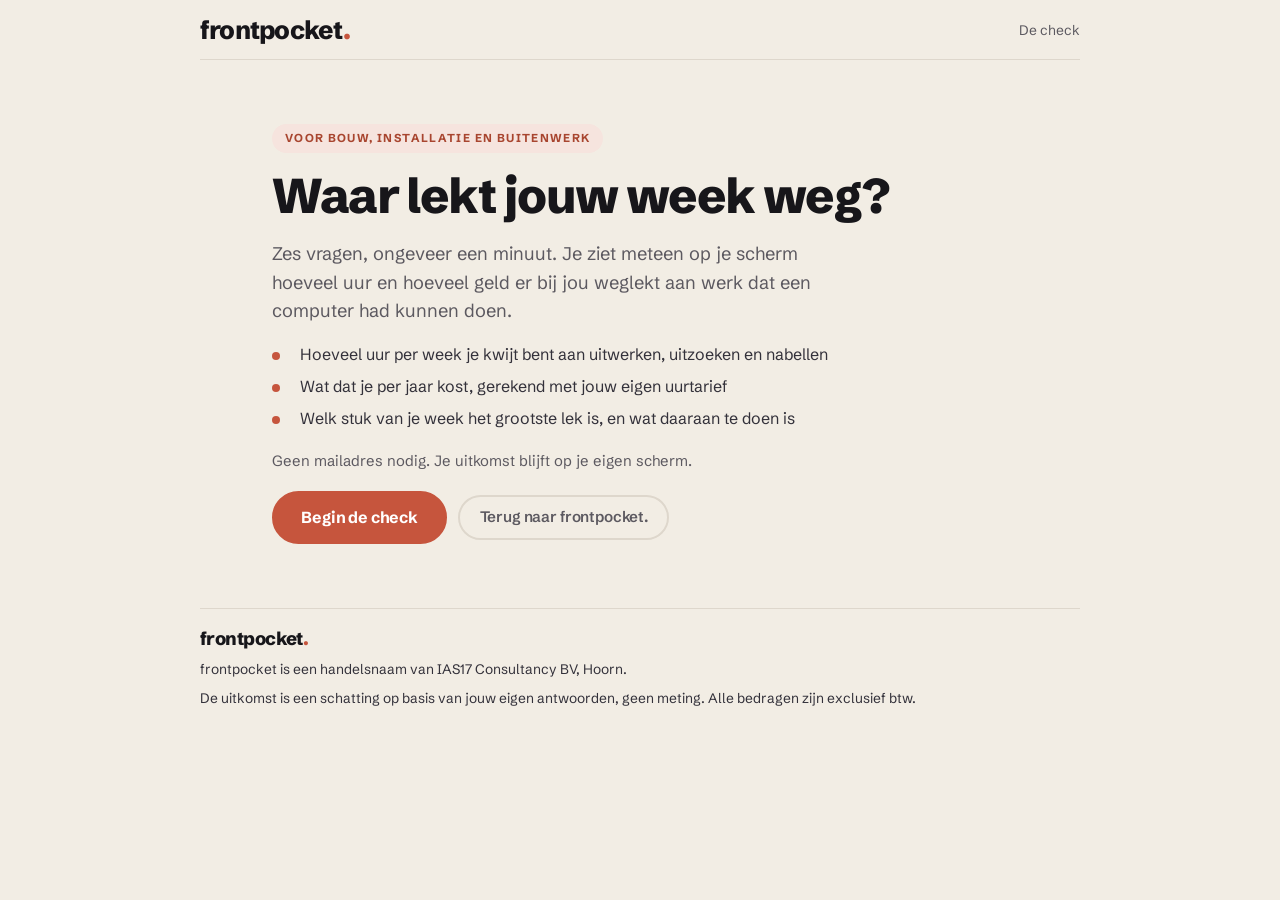
==== check.html @ d54943ce "em-dashes weg uit user-facing tekst (AI-tell) Em-dashes verklappen dat een tekst met AI is geschreve" ====
<!DOCTYPE html>
<html lang="nl">
<head>
<meta charset="UTF-8">
<meta name="viewport" content="width=device-width,initial-scale=1">
<title>De check: waar lekt jouw week weg? · frontpocket</title>
<meta name="description" content="Zes vragen, ongeveer een minuut. Je ziet meteen op je scherm hoeveel uur en hoeveel geld er bij jou weglekt aan werk dat een computer had kunnen doen.">
<meta name="robots" content="noindex,nofollow">

<meta property="og:type" content="website">
<meta property="og:title" content="Waar lekt jouw week weg? · frontpocket">
<meta property="og:description" content="Zes vragen, ongeveer een minuut. Zie meteen hoeveel uur en geld er weglekt.">
<meta property="og:image" content="/assets/og.png">
<meta property="og:locale" content="nl_NL">

<link rel="icon" type="image/svg+xml" href="/assets/favicon.svg">

<link rel="preconnect" href="https://fonts.googleapis.com">
<link rel="preconnect" href="https://fonts.gstatic.com" crossorigin>
<link rel="stylesheet" href="https://fonts.googleapis.com/css2?family=Schibsted+Grotesk:wght@400;500;600;700;800&display=swap">
<link rel="stylesheet" href="/assets/style.css">
</head>
<body>

<div class="page">

  <div class="merk">
    <span class="wm">frontpocket<i>.</i></span>
    <span class="tag">De check</span>
  </div>

  <main>

    <!-- START -->
    <section id="start" class="paneel">
      <span class="pill">Voor bouw, installatie en buitenwerk</span>
      <h1>Waar lekt jouw week weg?</h1>
      <p class="check-lead">Zes vragen, ongeveer een minuut. Je ziet meteen op je scherm hoeveel uur en hoeveel geld er bij jou weglekt aan werk dat een computer had kunnen doen.</p>
      <ul class="res">
        <li>Hoeveel uur per week je kwijt bent aan uitwerken, uitzoeken en nabellen</li>
        <li>Wat dat je per jaar kost, gerekend met jouw eigen uurtarief</li>
        <li>Welk stuk van je week het grootste lek is, en wat daaraan te doen is</li>
      </ul>
      <p class="small">Geen mailadres nodig. Je uitkomst blijft op je eigen scherm.</p>
      <div class="check-acties">
        <button class="knop" id="startknop" type="button">Begin de check</button>
        <a class="knop stil" href="/">Terug naar frontpocket.</a>
      </div>
    </section>

    <!-- VRAAG -->
    <section id="vraag" class="paneel" hidden>
      <div class="voortgang" aria-live="polite">
        <div class="rij"><span id="teller">Vraag 1 van 6</span><span id="thema"></span></div>
        <div class="balk" role="progressbar" aria-valuemin="0" aria-valuemax="100" aria-valuenow="0"><span id="balkvul" style="width:16%"></span></div>
      </div>
      <h2 id="vraagtekst">&nbsp;</h2>
      <p class="small" id="vraaghulp"></p>
      <div class="opties" id="opties" role="group" aria-labelledby="vraagtekst"></div>
      <button class="knop stil" id="terug" type="button" hidden>Vorige vraag</button>
    </section>

    <!-- UITKOMST -->
    <section id="uitkomst" class="paneel" hidden>
      <span class="eyebrow">Jouw uitkomst</span>
      <h2 id="kop">&nbsp;</h2>

      <div class="uitkomst-blok">
        <div>
          <span class="uitkomst-bedrag" id="perjaar">&nbsp;</span>
          <p class="small" id="perjaartekst">&nbsp;</p>
        </div>
        <div class="cijfers">
          <div class="cel"><span class="n" id="perweek">&nbsp;</span><span class="l">uur per week aan werk dat een computer had kunnen doen</span></div>
          <div class="cel"><span class="n" id="urenjaar">&nbsp;</span><span class="l">uur per jaar, gerekend met 46 werkweken</span></div>
        </div>

        <div class="staaf" id="staaf" aria-label="Verdeling per soort werk"></div>

        <div class="lek">
          <span class="k">Je grootste lek</span>
          <h3 id="lektitel">&nbsp;</h3>
          <p id="lektekst" class="small">&nbsp;</p>
        </div>

        <p class="small" id="nuance">&nbsp;</p>
      </div>

      <h3>Wat je hiermee doet</h3>
      <p id="advies">&nbsp;</p>
      <div class="check-acties">
        <a class="knop" id="boek" data-boek="check-uitkomst" href="#" target="_blank" rel="noopener">Bespreek je uitkomst in 20 minuten</a>
        <button class="knop stil" id="opnieuw" type="button">Opnieuw invullen</button>
      </div>
    </section>

  </main>

  <footer class="voet">
    <span class="wm">frontpocket<i>.</i></span>
    <p>frontpocket is een handelsnaam van IAS17 Consultancy BV, Hoorn.</p>
    <p>De uitkomst is een schatting op basis van jouw eigen antwoorden, geen meting. Alle bedragen zijn exclusief btw.</p>
  </footer>

</div>

<script src="/assets/config.js"></script>
<script src="/assets/check.js"></script>
</body>
</html>
---- assets/style.css ----
/* ============================================================
   frontpocket. — gedeelde stylesheet voor landing en check
   Één lettertype (Schibsted Grotesk), drie kleurmodi
   (systeemlicht, systeemdonker, handmatig via data-theme)
   ============================================================ */

:root{
  --zand:#F2EDE4; --surface:#FFFFFF; --shade:#EAE3D8;
  --ink:#17161A; --ink-2:#33313A; --muted:#5C5960; --faint:#807C86;
  --klei:#C6553D; --klei-dark:#A8452F; --klei-soft:#F6E4DE;
  --hairline:#DED7CC; --hairline-2:#C9C0B3;
  --donker:#17161A; --on-donker:#F2EDE4; --on-donker-muted:#A9A4A0; --donker-line:#3C393F;
  --illu-bg:#EAE3D8; --illu-glow:#E2DACD; --illu-van:#FFFFFF; --illu-roof:#DED7CC;
  --illu-glass:#CFC7BA; --illu-inside:#17161A; --illu-panel:#F2EDE4; --illu-line:#17161A;
  --illu-tyre:#17161A; --illu-hub:#C9C0B3; --illu-jacket:#2C2A30; --illu-hivis:#C6553D;
  --illu-trousers:#3C393F; --illu-boot:#17161A; --illu-skin:#D9AE92; --illu-cap:#17161A;
  --illu-dark:#0E0D10; --illu-shadow:rgba(23,22,26,.12);
}
@media (prefers-color-scheme: dark){
  :root:not([data-theme="light"]){
    --zand:#141316; --surface:#1D1C20; --shade:#26242A;
    --ink:#F2EDE4; --ink-2:#D6D1CA; --muted:#A29D98; --faint:#837E7A;
    --klei:#E07A5F; --klei-dark:#C6553D; --klei-soft:#2E1F1B;
    --hairline:#2C2A30; --hairline-2:#3C393F;
    --donker:#0E0D10; --on-donker:#F2EDE4; --on-donker-muted:#A29D98; --donker-line:#33313A;
    --illu-bg:#26242A; --illu-glow:#2C2A30; --illu-van:#33313A; --illu-roof:#2C2A30;
    --illu-glass:#46434B; --illu-inside:#0E0D10; --illu-panel:#3C393F; --illu-line:#A29D98;
    --illu-tyre:#141316; --illu-hub:#5C5960; --illu-jacket:#3C393F; --illu-hivis:#E07A5F;
    --illu-trousers:#46434B; --illu-boot:#141316; --illu-skin:#C99878; --illu-cap:#26242A;
    --illu-dark:#0A090C; --illu-shadow:rgba(0,0,0,.4);
  }
}
:root[data-theme="dark"]{
  --zand:#141316; --surface:#1D1C20; --shade:#26242A;
  --ink:#F2EDE4; --ink-2:#D6D1CA; --muted:#A29D98; --faint:#837E7A;
  --klei:#E07A5F; --klei-dark:#C6553D; --klei-soft:#2E1F1B;
  --hairline:#2C2A30; --hairline-2:#3C393F;
  --donker:#0E0D10; --on-donker:#F2EDE4; --on-donker-muted:#A29D98; --donker-line:#33313A;
  --illu-bg:#26242A; --illu-glow:#2C2A30; --illu-van:#33313A; --illu-roof:#2C2A30;
  --illu-glass:#46434B; --illu-inside:#0E0D10; --illu-panel:#3C393F; --illu-line:#A29D98;
  --illu-tyre:#141316; --illu-hub:#5C5960; --illu-jacket:#3C393F; --illu-hivis:#E07A5F;
  --illu-trousers:#46434B; --illu-boot:#141316; --illu-skin:#C99878; --illu-cap:#26242A;
  --illu-dark:#0A090C; --illu-shadow:rgba(0,0,0,.4);
}

*{box-sizing:border-box}
html{overflow-x:hidden}
body{margin:0;background:var(--zand);color:var(--ink);
  font-family:"Schibsted Grotesk","Segoe UI",system-ui,-apple-system,sans-serif;
  font-size:17px;line-height:1.6;-webkit-font-smoothing:antialiased;overflow-x:hidden}
.page{max-width:60rem;margin:0 auto;padding:0 clamp(1rem,4vw,2.5rem) 4rem;display:flex;flex-direction:column;gap:clamp(2.6rem,6vw,4rem)}

h1,h2,h3{margin:0;letter-spacing:-.028em;text-wrap:balance;font-weight:800}
h1{font-size:clamp(2.05rem,5vw,3.05rem);line-height:1.04}
h2{font-size:clamp(1.5rem,3.8vw,2.15rem);line-height:1.1}
h3{font-size:1.1rem;letter-spacing:-.015em;font-weight:700}
h4{margin:0;font-weight:600;font-size:.7rem;letter-spacing:.14em;text-transform:uppercase;color:var(--faint)}
p{margin:0;color:var(--ink-2)}
a{color:inherit}
.eyebrow{font-size:.7rem;font-weight:700;letter-spacing:.16em;text-transform:uppercase;color:var(--klei)}
.kop-groep{display:flex;flex-direction:column;gap:.45rem;margin-bottom:1.3rem}
.kop-groep p{font-size:1.02rem;max-width:42rem}

/* woordmerk — tracking gedempt naar -.03em omdat het merk uit 11
   letters bestaat; met tightere tracking klapt het woord dicht */
.wm{font-weight:800;letter-spacing:-.03em;color:var(--ink);line-height:1}
.wm b{font-weight:800}
.wm i{font-style:normal;color:var(--klei)}
.merk{display:flex;justify-content:space-between;align-items:center;gap:1rem;flex-wrap:wrap;
  padding:1.15rem 0 .95rem;border-bottom:1px solid var(--hairline)}
.merk .wm{font-size:1.6rem}
.merk .tag{font-size:.86rem;color:var(--muted)}

/* hero */
header.hero{display:grid;grid-template-columns:1fr;gap:1.9rem;align-items:center;padding-top:.6rem}
@media(min-width:52rem){header.hero{grid-template-columns:1.2fr .8fr;gap:2.6rem}}
.hero .tekst{display:flex;flex-direction:column;gap:1.15rem}
.hero h1 .op{color:var(--klei);display:block}
.hero .lead{font-size:1.14rem;color:var(--muted);line-height:1.55;max-width:32rem}
.hero .vakken{font-size:.9rem;color:var(--faint);border-top:1px solid var(--hairline);padding-top:.9rem;line-height:1.5;max-width:34rem}
.illu{width:100%;height:auto;display:block;border-radius:16px}

.acties{display:flex;flex-wrap:wrap;gap:.8rem;align-items:center}
.knop{display:inline-block;background:var(--klei);color:#FFFFFF;font-weight:700;font-size:1rem;
  padding:.92rem 1.7rem;border-radius:999px;text-decoration:none;line-height:1.2;border:2px solid var(--klei);
  letter-spacing:-.01em;cursor:pointer;font-family:inherit}
.knop:hover{background:var(--klei-dark);border-color:var(--klei-dark)}
.knop.licht{background:transparent;color:var(--ink);border-color:var(--hairline-2)}
.knop.licht:hover{background:var(--shade);border-color:var(--faint)}
.knop.opdonker{background:var(--klei);border-color:var(--klei);color:#FFFFFF}
.knop.stil{background:transparent;color:var(--muted);border-color:var(--hairline);font-weight:600;padding:.7rem 1.2rem;font-size:.95rem}
.knop.stil:hover{background:var(--shade);color:var(--ink);border-color:var(--faint)}

/* probleem-oplossing kaarten */
.po{display:grid;grid-template-columns:1fr;gap:1rem}
@media(min-width:38rem){.po{grid-template-columns:1fr 1fr}}
@media(min-width:58rem){.po{grid-template-columns:repeat(4,1fr)}}
.pokaart{background:var(--surface);border:1px solid var(--hairline);border-radius:14px;
  padding:1.15rem 1.2rem;display:flex;flex-direction:column;gap:.75rem}
.pokaart h3{font-size:1rem}
.pokaart .nu,.pokaart .met{display:flex;flex-direction:column;gap:.15rem;font-size:.94rem;line-height:1.45}
.pokaart .nu span,.pokaart .met span{font-size:.64rem;font-weight:700;letter-spacing:.14em;text-transform:uppercase}
.pokaart .nu span{color:var(--faint)}
.pokaart .nu{color:var(--muted)}
.pokaart .met span{color:var(--klei)}
.pokaart .met{color:var(--ink);border-top:1px solid var(--hairline);padding-top:.7rem}

/* alles-erin */
.allesblok{background:var(--donker);color:var(--on-donker);border-radius:20px;
  padding:clamp(1.6rem,4.5vw,2.6rem);display:flex;flex-direction:column;gap:1.4rem}
.allesblok h2{color:#FFFFFF}
.allesblok .intro{color:var(--on-donker-muted);font-size:1.05rem;max-width:42rem}
.allesgrid{display:grid;grid-template-columns:1fr;gap:.55rem .5rem}
@media(min-width:36rem){.allesgrid{grid-template-columns:1fr 1fr}}
@media(min-width:54rem){.allesgrid{grid-template-columns:repeat(3,1fr)}}
.alles{display:grid;grid-template-columns:1.35rem 1fr;gap:.6rem;align-items:start;
  color:var(--on-donker);font-size:.97rem;line-height:1.4;padding:.42rem 0}
.alles::before{content:"";width:1.05rem;height:1.05rem;border-radius:50%;background:var(--klei);
  margin-top:.18rem;flex:none;
  -webkit-mask:url("data:image/svg+xml;charset=utf-8,%3Csvg xmlns='http://www.w3.org/2000/svg' viewBox='0 0 16 16'%3E%3Cpath d='M2 8.4l4 4L14 4' fill='none' stroke='%23000' stroke-width='2.4' stroke-linecap='round' stroke-linejoin='round'/%3E%3C/svg%3E") center/contain no-repeat,
    linear-gradient(#000,#000);
  -webkit-mask-composite:xor;
  mask:url("data:image/svg+xml;charset=utf-8,%3Csvg xmlns='http://www.w3.org/2000/svg' viewBox='0 0 16 16'%3E%3Cpath d='M2 8.4l4 4L14 4' fill='none' stroke='%23000' stroke-width='2.4' stroke-linecap='round' stroke-linejoin='round'/%3E%3C/svg%3E") center/contain no-repeat;
}
.allesvoet{border-top:1px solid var(--donker-line);padding-top:1.2rem;display:flex;flex-wrap:wrap;
  gap:1rem 2rem;align-items:center;justify-content:space-between}
.allesvoet p{color:var(--on-donker-muted);font-size:.98rem;max-width:34rem}
.allesvoet strong{color:#FFFFFF;font-weight:700}

/* pijnblokken */
section.pijn{display:flex;flex-direction:column;gap:1.1rem;padding-top:2rem;border-top:1px solid var(--hairline-2)}
.kop{display:flex;align-items:baseline;gap:.9rem;flex-wrap:wrap}
.num{font-size:.78rem;font-weight:800;letter-spacing:.06em;color:var(--klei);
  border:1px solid var(--klei);border-radius:999px;padding:.16rem .6rem;flex:none}
.scene{font-size:1.08rem;color:var(--ink);line-height:1.55;max-width:46rem}
.kost{background:var(--klei-soft);border-radius:12px;padding:.9rem 1.1rem;display:flex;flex-direction:column;gap:.25rem}
.kost h4{color:var(--klei-dark)}
@media (prefers-color-scheme: dark){:root:not([data-theme="light"]) .kost h4{color:var(--klei)}}
:root[data-theme="dark"] .kost h4{color:var(--klei)}
.kost p{font-size:.97rem}

.oplossingen{display:grid;grid-template-columns:1fr;gap:1rem}
@media(min-width:44rem){.oplossingen{grid-template-columns:1fr 1fr}}
.kaart{background:var(--surface);border:1px solid var(--hairline);border-radius:14px;
  padding:1.15rem 1.2rem;display:flex;flex-direction:column;gap:.5rem}
.kaart.tien{border-color:var(--klei)}
.kaart .prijs{font-size:.68rem;font-weight:700;letter-spacing:.13em;text-transform:uppercase;color:var(--faint)}
.kaart.tien .prijs{color:var(--klei)}
.kaart h3{font-size:1.02rem}
.kaart p{font-size:.97rem}

.ai{display:grid;grid-template-columns:auto 1fr;gap:.8rem;align-items:start;background:var(--shade);
  border-radius:12px;padding:.85rem 1.1rem;font-size:.96rem;color:var(--ink-2)}
.ai .tag{font-size:.62rem;letter-spacing:.14em;text-transform:uppercase;font-weight:700;color:var(--klei);padding-top:.24rem;white-space:nowrap}
.ai em{font-style:normal;color:var(--klei);font-weight:700;white-space:nowrap}

/* cijfers */
.figs{display:grid;grid-template-columns:repeat(auto-fit,minmax(10.5rem,1fr));gap:1rem}
.fig{background:var(--surface);border:1px solid var(--hairline);border-radius:14px;padding:1.05rem 1.1rem;display:flex;flex-direction:column;gap:.15rem}
.fig-num{font-size:1.6rem;font-weight:800;line-height:1.1;letter-spacing:-.03em;color:var(--klei);font-variant-numeric:tabular-nums}
.fig-cap{font-size:.9rem;color:var(--muted);line-height:1.35}

.band{background:var(--surface);border:1px solid var(--hairline);border-radius:14px;
  padding:1.25rem 1.35rem;display:flex;flex-direction:column;gap:.8rem;align-items:flex-start}
.band strong{color:var(--ink);font-weight:700}

/* stappen en zorg */
.stappen{display:grid;grid-template-columns:1fr;gap:1rem}
@media(min-width:44rem){.stappen{grid-template-columns:repeat(4,1fr)}}
.stap{background:var(--surface);border:1px solid var(--hairline);border-radius:14px;padding:1.15rem;display:flex;flex-direction:column;gap:.4rem}
.stap .nr{font-weight:800;font-size:1.7rem;color:var(--klei);line-height:1;letter-spacing:-.03em}
.stap h3{font-size:1rem}
.stap p{font-size:.93rem}

.zorg{display:grid;grid-template-columns:1fr;gap:1rem}
@media(min-width:40rem){.zorg{grid-template-columns:1fr 1fr}}
.zorgitem{display:grid;grid-template-columns:auto 1fr;gap:.85rem;background:var(--surface);
  border:1px solid var(--hairline);border-radius:14px;padding:1.05rem 1.15rem}
.zorgitem .dot{width:.7rem;height:.7rem;border-radius:50%;background:var(--klei);margin-top:.5rem;flex:none}
.zorgitem h3{font-size:1rem;margin-bottom:.2rem}
.zorgitem p{font-size:.94rem}

/* mensen */
.personen{display:grid;grid-template-columns:1fr;gap:1.6rem}
@media(min-width:40rem){.personen{grid-template-columns:1fr 1fr;gap:2rem}}
.persoon{display:flex;flex-direction:column;gap:.7rem;align-items:flex-start}
.persoon img,.persoon .ph{width:100%;max-width:11.5rem;height:auto;aspect-ratio:3/4;object-fit:cover;
  object-position:50% 16%;border-radius:14px;border:1px solid var(--hairline-2);display:block}
.persoon .ph{background:var(--shade);display:flex;align-items:center;justify-content:center;text-align:center;
  font-size:.82rem;color:var(--faint);padding:1rem;border-style:dashed}
.persoon p{font-size:.97rem}

/* prijzen */
.prijzen{display:grid;grid-template-columns:1fr;gap:1rem}
@media(min-width:44rem){.prijzen{grid-template-columns:1fr 1fr}}
.prijskaart{background:var(--surface);border:1px solid var(--hairline);border-radius:16px;
  padding:1.4rem 1.4rem;display:flex;flex-direction:column;gap:.6rem}
.prijskaart.groot{border-color:var(--klei);border-width:2px}
.prijskaart .bedrag{font-weight:800;font-size:2.3rem;letter-spacing:-.035em;color:var(--ink);line-height:1;font-variant-numeric:tabular-nums}
.prijskaart .permaand{font-weight:400;font-size:1rem;color:var(--muted);line-height:1.2;font-variant-numeric:tabular-nums;margin-top:-.15rem}
.prijskaart .wat{font-size:.7rem;font-weight:700;letter-spacing:.14em;text-transform:uppercase;color:var(--faint)}
.prijskaart.groot .wat{color:var(--klei)}
.prijskaart p{font-size:.96rem}

ul.plain{margin:0;padding:0;list-style:none;display:flex;flex-direction:column;gap:.5rem}
ul.plain li{display:grid;grid-template-columns:1.05rem 1fr;gap:.7rem;align-items:start;color:var(--ink-2);font-size:.96rem;line-height:1.45}
ul.plain li::before{content:"";width:.5rem;height:.5rem;margin-top:.55rem;background:var(--klei);border-radius:50%}

/* faq */
.faq{display:flex;flex-direction:column;gap:.6rem}
.faq details{background:var(--surface);border:1px solid var(--hairline);border-radius:12px;padding:.95rem 1.2rem}
.faq summary{font-weight:700;font-size:1.02rem;color:var(--ink);cursor:pointer;letter-spacing:-.015em;
  list-style:none;display:flex;justify-content:space-between;gap:1rem;align-items:center}
.faq summary::-webkit-details-marker{display:none}
.faq summary::after{content:"+";color:var(--klei);font-weight:700;font-size:1.3rem;line-height:1;flex:none}
.faq details[open] summary::after{content:"\2013"}
.faq details p{margin-top:.6rem;font-size:.97rem}

/* boeken */
.boeken{background:var(--donker);color:var(--on-donker);border-radius:20px;
  padding:clamp(1.8rem,5vw,3rem);display:flex;flex-direction:column;gap:1.3rem;align-items:flex-start}
.boeken h2{color:#FFFFFF}
.boeken p{color:var(--on-donker-muted)}
.boeken .wm{color:#FFFFFF}
.boekstappen{display:grid;grid-template-columns:1fr;gap:.8rem;width:100%}
@media(min-width:40rem){.boekstappen{grid-template-columns:repeat(3,1fr)}}
.boekstap{border:1px solid var(--donker-line);border-radius:12px;padding:.9rem 1.05rem;display:flex;flex-direction:column;gap:.25rem}
.boekstap .nr{font-weight:800;color:var(--klei);font-size:1.2rem;line-height:1}
.boekstap span{font-size:.93rem;color:var(--on-donker-muted);line-height:1.45}

footer.voet{border-top:1px solid var(--hairline);padding-top:1.3rem;display:flex;flex-direction:column;gap:.4rem;
  font-size:.86rem;color:var(--faint)}
footer.voet .wm{font-size:1.15rem;margin-bottom:.3rem}

/* voorbeeldofferte — bewust vaste lichte weergave */
.a4wrap{display:flex;flex-direction:column;gap:.6rem}
.a4wrap .lead{font-size:.7rem;font-weight:700;letter-spacing:.14em;text-transform:uppercase;color:var(--faint)}
.a4{background:#FFFFFF;color:#17161A;border:1px solid #C9C0B3;border-radius:10px;box-shadow:0 3px 14px rgba(23,22,26,.10);
  padding:clamp(1.1rem,3.2vw,2.1rem);display:flex;flex-direction:column;gap:1.05rem;font-size:.9rem;line-height:1.5}
.a4 .a4kop{display:flex;justify-content:space-between;gap:1rem;flex-wrap:wrap;border-bottom:2px solid #17161A;padding-bottom:.7rem}
.a4 .logo{font-weight:800;font-size:1.12rem;letter-spacing:-.025em;color:#17161A}
.a4 .logo span{display:block;font-weight:400;font-size:.76rem;color:#5C5960;letter-spacing:0;margin-top:.2rem;line-height:1.45}
.a4 .a4meta{text-align:right;min-width:0;font-size:.78rem;color:#5C5960;line-height:1.55}
.a4 .a4meta b{font-size:.95rem;color:#17161A;display:block;letter-spacing:.05em}
.a4 .a4aan{display:flex;flex-wrap:wrap;gap:.35rem 2.2rem;font-size:.85rem;color:#17161A}
.a4 .a4aan div span{color:#807C86;display:block;font-size:.66rem;letter-spacing:.12em;text-transform:uppercase;margin-bottom:.1rem;font-weight:700}
.a4 .tabelwrap{overflow-x:auto}
.a4 table{width:100%;min-width:20rem;border-collapse:collapse;font-size:.85rem}
.a4 th{font-size:.64rem;letter-spacing:.11em;text-transform:uppercase;color:#807C86;text-align:left;padding:.4rem 0;border-bottom:1px solid #C9C0B3;font-weight:700}
.a4 td{padding:.44rem 0;border-bottom:1px solid #EAE3D8;vertical-align:top;color:#17161A}
.a4 th.r,.a4 td.r{text-align:right;white-space:nowrap;font-variant-numeric:tabular-nums;padding-left:.6rem}
.a4 .tot{display:flex;flex-direction:column;align-items:flex-end;gap:.2rem;font-variant-numeric:tabular-nums}
.a4 .tot .rg{display:flex;justify-content:space-between;gap:2rem;min-width:15rem;font-size:.86rem;color:#5C5960}
.a4 .tot .rg.eind{font-weight:800;font-size:1.02rem;color:#17161A;border-top:2px solid #17161A;padding-top:.4rem;margin-top:.15rem}
.a4 h5{font-size:.64rem;letter-spacing:.12em;text-transform:uppercase;color:#807C86;margin:0 0 .3rem;font-weight:700}
.a4 .klein{font-size:.79rem;color:#5C5960;line-height:1.5;margin:0}
.a4 ul{margin:0;padding-left:1.05rem}
.a4 .hand{display:grid;grid-template-columns:1fr 1fr;gap:1.4rem;border-top:1px solid #C9C0B3;padding-top:.8rem;font-size:.76rem;color:#807C86}
.a4 .hand div{border-top:1px solid #C9C0B3;padding-top:.3rem;margin-top:2.1rem}
.a4 .voet{border-top:1px solid #EAE3D8;padding-top:.55rem;font-size:.72rem;color:#807C86;line-height:1.5}

/* telefoonschermen */
.mockwrap{display:flex;flex-direction:column;gap:.6rem}
.mockwrap .lead{font-size:.7rem;font-weight:700;letter-spacing:.14em;text-transform:uppercase;color:var(--faint)}
.mockups{display:flex;gap:12px;overflow-x:auto;padding-bottom:.4rem}
.mock{flex:0 0 198px;display:flex;flex-direction:column;gap:.5rem}
.phone{width:100%;height:412px;background:var(--surface);border:7px solid var(--donker);border-radius:26px;overflow:hidden;display:flex;flex-direction:column}
.p-status{background:var(--donker);color:var(--on-donker-muted);font-size:.58rem;padding:.3rem .6rem;display:flex;justify-content:space-between;font-variant-numeric:tabular-nums}
.p-head{background:var(--donker);color:#FFFFFF;font-weight:700;font-size:1rem;padding:.1rem .65rem .7rem;line-height:1.2;letter-spacing:-.02em}
.p-body{flex:1;padding:.65rem;display:flex;flex-direction:column;gap:.5rem;overflow:hidden;background:var(--surface)}
.m-btn{background:var(--klei);color:#FFFFFF;font-weight:700;font-size:.92rem;padding:.72rem .5rem;text-align:center;border-radius:8px;line-height:1.2}
.m-btn2{background:var(--shade);color:var(--ink);border:1px solid var(--hairline-2);font-weight:600;font-size:.85rem;padding:.6rem .5rem;text-align:center;border-radius:8px;line-height:1.2}
.m-head{font-weight:700;font-size:.64rem;letter-spacing:.12em;text-transform:uppercase;color:var(--faint)}
.m-row{display:flex;justify-content:space-between;gap:.4rem;font-size:.82rem;color:var(--ink);border-bottom:1px solid var(--hairline);padding:.4rem 0;line-height:1.25}
.m-row b{font-weight:600;white-space:nowrap;color:var(--muted);font-size:.76rem}
.m-check{display:flex;gap:.5rem;align-items:center;font-size:.83rem;color:var(--ink);padding:.3rem 0;line-height:1.25}
.m-box{width:1.05rem;height:1.05rem;border:2px solid var(--hairline-2);flex:none;background:var(--zand);position:relative;border-radius:4px}
.m-box.on{background:var(--klei);border-color:var(--klei)}
.m-box.on::after{content:"";position:absolute;left:.28rem;top:.08rem;width:.26rem;height:.5rem;border:solid #FFFFFF;border-width:0 2px 2px 0;transform:rotate(45deg)}
.m-field{display:flex;flex-direction:column;gap:.18rem}
.m-field .lbl{font-size:.58rem;font-weight:700;letter-spacing:.11em;text-transform:uppercase;color:var(--faint)}
.m-field .val{font-size:1rem;font-weight:600;color:var(--ink);border:1px solid var(--hairline-2);background:var(--zand);padding:.45rem .5rem;border-radius:6px}
.m-total{font-weight:800;font-size:1.65rem;letter-spacing:-.03em;color:var(--ink);font-variant-numeric:tabular-nums;line-height:1.1}
.m-note{font-size:.75rem;color:var(--muted);line-height:1.4}
.m-ok{display:flex;flex-direction:column;align-items:center;gap:.5rem;text-align:center;padding:.7rem 0 .2rem}
.m-ok .circle{width:2.9rem;height:2.9rem;border-radius:50%;background:var(--klei);color:#FFFFFF;display:flex;align-items:center;justify-content:center;font-size:1.5rem;font-weight:700;flex:none}
.m-ok .txt{font-weight:700;font-size:.95rem;color:var(--ink);line-height:1.25}
.m-photos{display:flex;gap:.3rem}
.m-photo{flex:1;aspect-ratio:1;max-height:3.4rem;background:var(--shade);border:1px dashed var(--hairline-2);border-radius:5px}
.mock .cap{display:flex;flex-direction:column;gap:.1rem;text-align:center}
.mock .cap b{font-size:.62rem;letter-spacing:.13em;text-transform:uppercase;color:var(--klei)}
.mock .cap span{font-size:.78rem;color:var(--muted);line-height:1.3}

/* ============================================================
   CHECK — voortgang, opties, uitkomst
   ============================================================ */

.paneel{display:flex;flex-direction:column;gap:1.15rem;max-width:46rem;margin:0 auto}
[hidden]{display:none!important}
.pill{display:inline-flex;align-self:flex-start;background:var(--klei-soft);color:var(--klei-dark);
  font-size:.72rem;font-weight:700;letter-spacing:.12em;text-transform:uppercase;padding:.32rem .8rem;border-radius:999px}
@media (prefers-color-scheme: dark){:root:not([data-theme="light"]) .pill{color:var(--klei)}}
:root[data-theme="dark"] .pill{color:var(--klei)}
.check-lead{font-size:1.14rem;color:var(--muted);line-height:1.55;max-width:34rem}
.small{font-size:.93rem;color:var(--muted)}

ul.res{list-style:none;margin:0;padding:0;display:flex;flex-direction:column;gap:.55rem}
ul.res li{display:grid;grid-template-columns:1.05rem 1fr;gap:.7rem;align-items:start;color:var(--ink-2);font-size:1rem;line-height:1.45}
ul.res li::before{content:"";width:.5rem;height:.5rem;margin-top:.55rem;background:var(--klei);border-radius:50%}

.voortgang{display:flex;flex-direction:column;gap:.5rem}
.voortgang .rij{display:flex;justify-content:space-between;align-items:baseline;font-size:.72rem;letter-spacing:.13em;text-transform:uppercase;font-weight:700;color:var(--faint);gap:1rem}
.voortgang .rij span:last-child{color:var(--klei)}
.balk{height:5px;background:var(--shade);border-radius:999px;overflow:hidden}
.balk span{display:block;height:100%;background:var(--klei);border-radius:999px;transition:width .25s ease}
@media (prefers-reduced-motion:reduce){.balk span{transition:none}}

.opties{display:flex;flex-direction:column;gap:.65rem}
.optie{
  width:100%;text-align:left;font-family:inherit;font-size:1.02rem;font-weight:600;color:var(--ink);
  background:var(--surface);border:1px solid var(--hairline);border-radius:12px;
  padding:1rem 1.15rem;cursor:pointer;line-height:1.35;
  display:flex;justify-content:space-between;align-items:center;gap:1rem;letter-spacing:-.005em;
}
.optie:hover{border-color:var(--klei);background:var(--klei-soft)}
.optie .hint{font-size:.85rem;color:var(--muted);font-weight:400;white-space:nowrap}
.optie:hover .hint{color:var(--klei-dark)}
@media (prefers-color-scheme: dark){:root:not([data-theme="light"]) .optie:hover .hint{color:var(--klei)}}
:root[data-theme="dark"] .optie:hover .hint{color:var(--klei)}

.uitkomst-blok{background:var(--surface);border:1px solid var(--hairline);border-radius:16px;
  padding:clamp(1.4rem,4vw,2rem);display:flex;flex-direction:column;gap:1rem}
/* Bewust géén .groot: dat botst met de .prijskaart.groot-modifier in
   index.html, waardoor de €10.000-kaart per ongeluk font-weight 800
   en tightere letter-spacing kreeg (Marc-bevinding 1). */
.uitkomst-bedrag{font-weight:800;font-size:clamp(2.6rem,9vw,3.6rem);line-height:1;letter-spacing:-.035em;color:var(--ink);font-variant-numeric:tabular-nums}
.cijfers{display:grid;grid-template-columns:1fr;gap:1rem}
@media(min-width:34rem){.cijfers{grid-template-columns:1fr 1fr}}
.cel{background:var(--shade);border:1px solid var(--hairline);border-radius:10px;padding:1rem 1.15rem;display:flex;flex-direction:column;gap:.15rem}
.cel .n{font-weight:800;font-size:1.65rem;line-height:1.15;color:var(--ink);font-variant-numeric:tabular-nums;letter-spacing:-.02em}
.cel .l{font-size:.9rem;color:var(--muted);line-height:1.4}
.lek{border-left:3px solid var(--klei);background:var(--shade);padding:.9rem 1.1rem;border-radius:0 10px 10px 0;display:flex;flex-direction:column;gap:.25rem}
.lek .k{font-size:.7rem;font-weight:700;letter-spacing:.14em;text-transform:uppercase;color:var(--klei)}
.lek h3{font-size:1.05rem}

.staaf{display:flex;flex-direction:column;gap:.55rem}
.staafrij{display:grid;grid-template-columns:11rem 1fr 3.4rem;gap:.7rem;align-items:center;font-size:.94rem}
@media(max-width:34rem){.staafrij{grid-template-columns:1fr 3.4rem}.staafrij .track{grid-column:1 / -1;order:3}}
.track{height:9px;background:var(--shade);border-radius:999px;overflow:hidden}
.track span{display:block;height:100%;background:var(--klei);border-radius:999px}
.staafrij .w{text-align:right;font-variant-numeric:tabular-nums;color:var(--muted);font-size:.9rem}

.check-acties{display:flex;flex-wrap:wrap;gap:.7rem;align-items:center}

/* focus en motion */
:focus-visible{outline:2px solid var(--klei);outline-offset:2px;border-radius:2px}
button:focus-visible,a:focus-visible,.optie:focus-visible{outline:2px solid var(--klei);outline-offset:3px}
@media (prefers-reduced-motion:reduce){*{transition:none!important;animation:none!important}}

/* smalle schermen: geen horizontale pagina-scroll */
@media (max-width:340px){
  .page{padding-left:.75rem;padding-right:.75rem}
  h1{font-size:1.85rem}
}
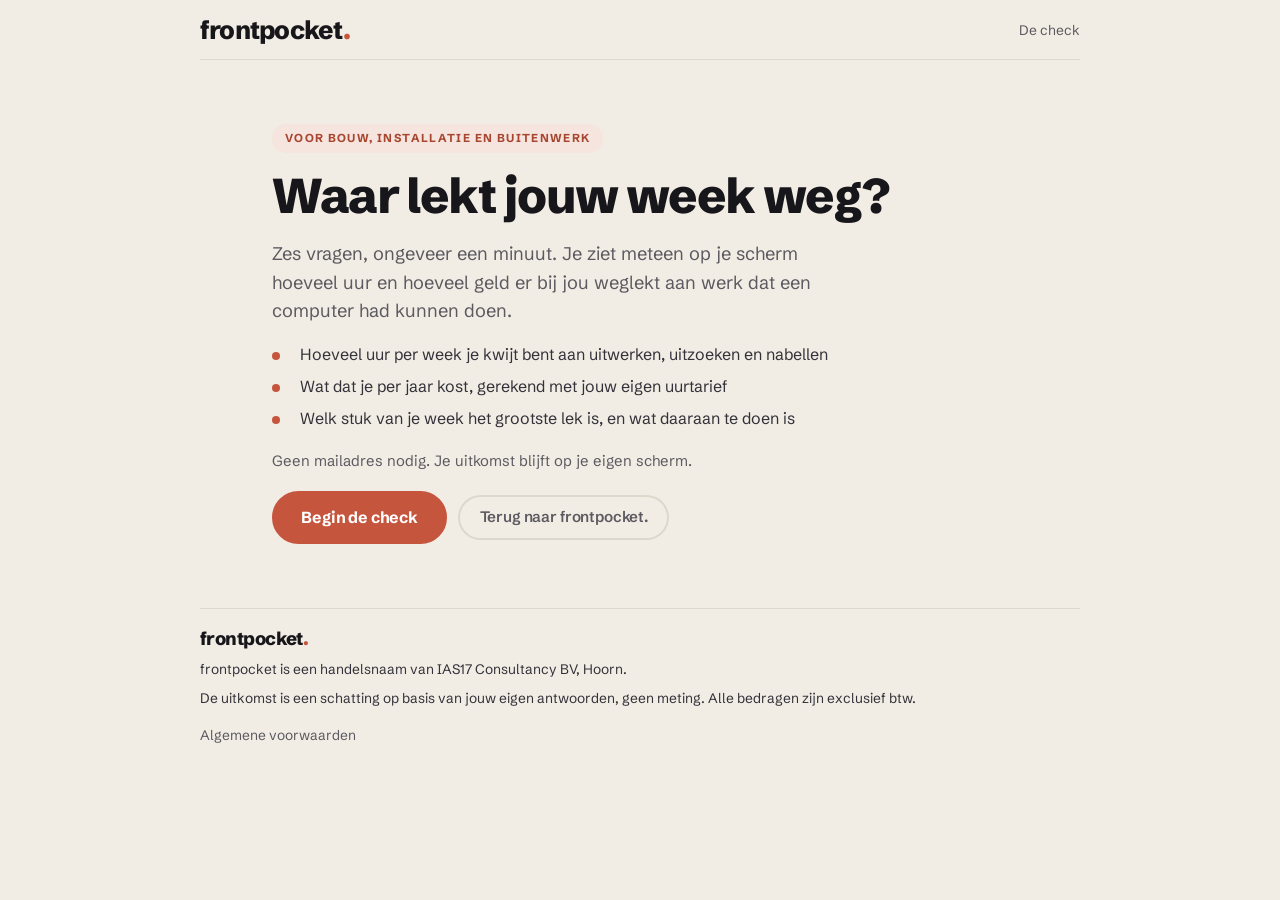
==== commit 113c8047: "voorwaarden: eenvoudige AV-pagina + footerlinks Nieuwe pagina voorwaarden.html met 13 secties: 1) wi" ====
--- a/check.html
+++ b/check.html
@@ -100,6 +100,9 @@
     <span class="wm">frontpocket<i>.</i></span>
     <p>frontpocket is een handelsnaam van IAS17 Consultancy BV, Hoorn.</p>
     <p>De uitkomst is een schatting op basis van jouw eigen antwoorden, geen meting. Alle bedragen zijn exclusief btw.</p>
+    <div class="voetlinks">
+      <a href="/voorwaarden.html">Algemene voorwaarden</a>
+    </div>
   </footer>
 
 </div>
--- a/assets/style.css
+++ b/assets/style.css
@@ -231,6 +231,19 @@
 footer.voet{border-top:1px solid var(--hairline);padding-top:1.3rem;display:flex;flex-direction:column;gap:.4rem;
   font-size:.86rem;color:var(--faint)}
 footer.voet .wm{font-size:1.15rem;margin-bottom:.3rem}
+footer.voet .voetlinks{display:flex;flex-wrap:wrap;gap:.4rem 1.2rem;margin-top:.55rem;font-size:.86rem}
+footer.voet .voetlinks a{color:var(--muted);text-decoration:none;border-bottom:1px solid transparent}
+footer.voet .voetlinks a:hover{color:var(--ink);border-bottom-color:var(--hairline-2)}
+
+/* voorwaarden-pagina */
+main.voorwaarden{max-width:46rem;margin:0 auto;display:flex;flex-direction:column;gap:1.8rem}
+main.voorwaarden .kop-groep{margin-bottom:0}
+main.voorwaarden section{display:flex;flex-direction:column;gap:.5rem}
+main.voorwaarden h2{font-size:1.15rem;font-weight:700;letter-spacing:-.015em}
+main.voorwaarden p{font-size:.98rem;line-height:1.6}
+main.voorwaarden .voorwaarden-terug{margin-top:.5rem;font-size:.95rem}
+main.voorwaarden .voorwaarden-terug a{color:var(--klei);text-decoration:none;font-weight:600;border-bottom:1px solid var(--klei-soft)}
+main.voorwaarden .voorwaarden-terug a:hover{border-bottom-color:var(--klei)}
 
 /* voorbeeldofferte — bewust vaste lichte weergave */
 .a4wrap{display:flex;flex-direction:column;gap:.6rem}
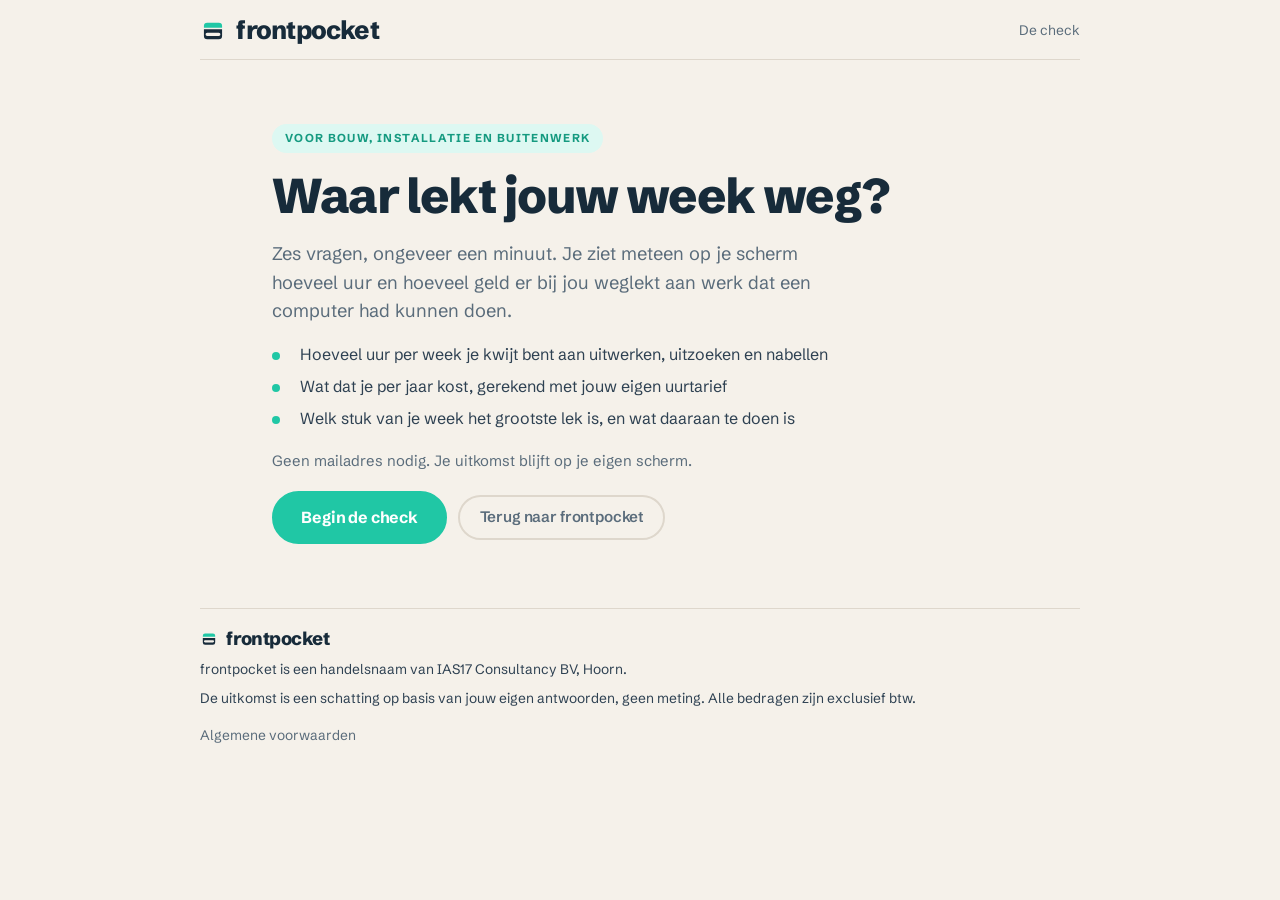
==== commit 53bd574f: "huisstijl: pocket-beeldmerk + teal/navy palet Nieuw palet: teal #20C7A5 (accent), navy #172B3A (ink)" ====
--- a/check.html
+++ b/check.html
@@ -25,7 +25,7 @@
 <div class="page">
 
   <div class="merk">
-    <span class="wm">frontpocket<i>.</i></span>
+    <span class="wm"><span class="wm-mark" aria-hidden="true"></span>frontpocket</span>
     <span class="tag">De check</span>
   </div>
 
@@ -44,7 +44,7 @@
       <p class="small">Geen mailadres nodig. Je uitkomst blijft op je eigen scherm.</p>
       <div class="check-acties">
         <button class="knop" id="startknop" type="button">Begin de check</button>
-        <a class="knop stil" href="/">Terug naar frontpocket.</a>
+        <a class="knop stil" href="/">Terug naar frontpocket</a>
       </div>
     </section>
 
@@ -97,7 +97,7 @@
   </main>
 
   <footer class="voet">
-    <span class="wm">frontpocket<i>.</i></span>
+    <span class="wm"><span class="wm-mark" aria-hidden="true"></span>frontpocket</span>
     <p>frontpocket is een handelsnaam van IAS17 Consultancy BV, Hoorn.</p>
     <p>De uitkomst is een schatting op basis van jouw eigen antwoorden, geen meting. Alle bedragen zijn exclusief btw.</p>
     <div class="voetlinks">
--- a/assets/style.css
+++ b/assets/style.css
@@ -1,46 +1,49 @@
 /* ============================================================
-   frontpocket. — gedeelde stylesheet voor landing en check
+   frontpocket — gedeelde stylesheet voor landing en check
    Één lettertype (Schibsted Grotesk), drie kleurmodi
    (systeemlicht, systeemdonker, handmatig via data-theme)
+   Huisstijl: teal #20C7A5 (accent), navy #172B3A (ink), lichte
+   mint #DDF8F2 (zacht accentvlak). --klei/--klei-* namen zijn
+   behouden voor bestaande selectors, maar dragen nu de teal.
    ============================================================ */
 
 :root{
-  --zand:#F2EDE4; --surface:#FFFFFF; --shade:#EAE3D8;
-  --ink:#17161A; --ink-2:#33313A; --muted:#5C5960; --faint:#807C86;
-  --klei:#C6553D; --klei-dark:#A8452F; --klei-soft:#F6E4DE;
+  --zand:#F5F1EA; --surface:#FFFFFF; --shade:#EAE3D8;
+  --ink:#172B3A; --ink-2:#2E4152; --muted:#5A6C7B; --faint:#8494A2;
+  --klei:#20C7A5; --klei-dark:#159A80; --klei-soft:#DDF8F2;
   --hairline:#DED7CC; --hairline-2:#C9C0B3;
-  --donker:#17161A; --on-donker:#F2EDE4; --on-donker-muted:#A9A4A0; --donker-line:#3C393F;
+  --donker:#172B3A; --on-donker:#EDF6F2; --on-donker-muted:#9AB0BE; --donker-line:#2E4152;
   --illu-bg:#EAE3D8; --illu-glow:#E2DACD; --illu-van:#FFFFFF; --illu-roof:#DED7CC;
-  --illu-glass:#CFC7BA; --illu-inside:#17161A; --illu-panel:#F2EDE4; --illu-line:#17161A;
-  --illu-tyre:#17161A; --illu-hub:#C9C0B3; --illu-jacket:#2C2A30; --illu-hivis:#C6553D;
-  --illu-trousers:#3C393F; --illu-boot:#17161A; --illu-skin:#D9AE92; --illu-cap:#17161A;
-  --illu-dark:#0E0D10; --illu-shadow:rgba(23,22,26,.12);
+  --illu-glass:#CFC7BA; --illu-inside:#172B3A; --illu-panel:#F5F1EA; --illu-line:#172B3A;
+  --illu-tyre:#172B3A; --illu-hub:#C9C0B3; --illu-jacket:#2E4152; --illu-hivis:#F58F2E;
+  --illu-trousers:#3C4E5D; --illu-boot:#172B3A; --illu-skin:#D9AE92; --illu-cap:#172B3A;
+  --illu-dark:#0F1D28; --illu-shadow:rgba(23,43,58,.14);
 }
 @media (prefers-color-scheme: dark){
   :root:not([data-theme="light"]){
-    --zand:#141316; --surface:#1D1C20; --shade:#26242A;
-    --ink:#F2EDE4; --ink-2:#D6D1CA; --muted:#A29D98; --faint:#837E7A;
-    --klei:#E07A5F; --klei-dark:#C6553D; --klei-soft:#2E1F1B;
-    --hairline:#2C2A30; --hairline-2:#3C393F;
-    --donker:#0E0D10; --on-donker:#F2EDE4; --on-donker-muted:#A29D98; --donker-line:#33313A;
-    --illu-bg:#26242A; --illu-glow:#2C2A30; --illu-van:#33313A; --illu-roof:#2C2A30;
-    --illu-glass:#46434B; --illu-inside:#0E0D10; --illu-panel:#3C393F; --illu-line:#A29D98;
-    --illu-tyre:#141316; --illu-hub:#5C5960; --illu-jacket:#3C393F; --illu-hivis:#E07A5F;
-    --illu-trousers:#46434B; --illu-boot:#141316; --illu-skin:#C99878; --illu-cap:#26242A;
-    --illu-dark:#0A090C; --illu-shadow:rgba(0,0,0,.4);
+    --zand:#0F1D28; --surface:#182937; --shade:#213546;
+    --ink:#EDF6F2; --ink-2:#CFDBE3; --muted:#9AB0BE; --faint:#7B8F9C;
+    --klei:#3FDDBB; --klei-dark:#20C7A5; --klei-soft:#1E3B44;
+    --hairline:#213546; --hairline-2:#324759;
+    --donker:#0B1620; --on-donker:#EDF6F2; --on-donker-muted:#9AB0BE; --donker-line:#2E4152;
+    --illu-bg:#213546; --illu-glow:#2E4152; --illu-van:#2E4152; --illu-roof:#213546;
+    --illu-glass:#3C4E5D; --illu-inside:#0B1620; --illu-panel:#324759; --illu-line:#9AB0BE;
+    --illu-tyre:#0F1D28; --illu-hub:#5A6C7B; --illu-jacket:#324759; --illu-hivis:#F58F2E;
+    --illu-trousers:#3C4E5D; --illu-boot:#0F1D28; --illu-skin:#C99878; --illu-cap:#213546;
+    --illu-dark:#08111A; --illu-shadow:rgba(0,0,0,.4);
   }
 }
 :root[data-theme="dark"]{
-  --zand:#141316; --surface:#1D1C20; --shade:#26242A;
-  --ink:#F2EDE4; --ink-2:#D6D1CA; --muted:#A29D98; --faint:#837E7A;
-  --klei:#E07A5F; --klei-dark:#C6553D; --klei-soft:#2E1F1B;
-  --hairline:#2C2A30; --hairline-2:#3C393F;
-  --donker:#0E0D10; --on-donker:#F2EDE4; --on-donker-muted:#A29D98; --donker-line:#33313A;
-  --illu-bg:#26242A; --illu-glow:#2C2A30; --illu-van:#33313A; --illu-roof:#2C2A30;
-  --illu-glass:#46434B; --illu-inside:#0E0D10; --illu-panel:#3C393F; --illu-line:#A29D98;
-  --illu-tyre:#141316; --illu-hub:#5C5960; --illu-jacket:#3C393F; --illu-hivis:#E07A5F;
-  --illu-trousers:#46434B; --illu-boot:#141316; --illu-skin:#C99878; --illu-cap:#26242A;
-  --illu-dark:#0A090C; --illu-shadow:rgba(0,0,0,.4);
+  --zand:#0F1D28; --surface:#182937; --shade:#213546;
+  --ink:#EDF6F2; --ink-2:#CFDBE3; --muted:#9AB0BE; --faint:#7B8F9C;
+  --klei:#3FDDBB; --klei-dark:#20C7A5; --klei-soft:#1E3B44;
+  --hairline:#213546; --hairline-2:#324759;
+  --donker:#0B1620; --on-donker:#EDF6F2; --on-donker-muted:#9AB0BE; --donker-line:#2E4152;
+  --illu-bg:#213546; --illu-glow:#2E4152; --illu-van:#2E4152; --illu-roof:#213546;
+  --illu-glass:#3C4E5D; --illu-inside:#0B1620; --illu-panel:#324759; --illu-line:#9AB0BE;
+  --illu-tyre:#0F1D28; --illu-hub:#5A6C7B; --illu-jacket:#324759; --illu-hivis:#F58F2E;
+  --illu-trousers:#3C4E5D; --illu-boot:#0F1D28; --illu-skin:#C99878; --illu-cap:#213546;
+  --illu-dark:#08111A; --illu-shadow:rgba(0,0,0,.4);
 }
 
 *{box-sizing:border-box}
@@ -61,11 +64,17 @@
 .kop-groep{display:flex;flex-direction:column;gap:.45rem;margin-bottom:1.3rem}
 .kop-groep p{font-size:1.02rem;max-width:42rem}
 
-/* woordmerk — tracking gedempt naar -.03em omdat het merk uit 11
-   letters bestaat; met tightere tracking klapt het woord dicht */
-.wm{font-weight:800;letter-spacing:-.03em;color:var(--ink);line-height:1}
-.wm b{font-weight:800}
-.wm i{font-style:normal;color:var(--klei)}
+/* woordmerk = beeldmerk-icoon + "frontpocket"-tekst. Tracking op
+   -.03em omdat het woord uit 11 letters bestaat; tighter klapt het
+   dicht. De .wm-mark span dient als icoon-drager (mask), zodat we
+   in donkere blokken kleuren via CSS-variabelen kunnen omzetten. */
+.wm{display:inline-flex;align-items:center;gap:.42em;font-weight:800;letter-spacing:-.03em;
+  color:var(--ink);line-height:1}
+.wm .wm-mark{width:1em;height:1em;flex:none;display:inline-block;position:relative}
+.wm .wm-mark::before,.wm .wm-mark::after{content:"";position:absolute;inset:0;
+  -webkit-mask:var(--wm-mask) center/contain no-repeat;mask:var(--wm-mask) center/contain no-repeat}
+.wm .wm-mark::before{--wm-mask:url("data:image/svg+xml;charset=utf-8,%3Csvg xmlns='http://www.w3.org/2000/svg' viewBox='0 0 64 64'%3E%3Cpath d='M18 12h28a8 8 0 0 1 8 8v4H10v-4a8 8 0 0 1 8-8z'/%3E%3C/svg%3E");background:var(--wm-top,var(--klei))}
+.wm .wm-mark::after{--wm-mask:url("data:image/svg+xml;charset=utf-8,%3Csvg xmlns='http://www.w3.org/2000/svg' viewBox='0 0 64 64'%3E%3Cpath d='M10 28h44v16a8 8 0 0 1-8 8H18a8 8 0 0 1-8-8V28zm8 8h28a4 4 0 0 1 0 8H18a4 4 0 0 1 0-8z' fill-rule='evenodd'/%3E%3C/svg%3E");background:var(--wm-bottom,var(--ink))}
 .merk{display:flex;justify-content:space-between;align-items:center;gap:1rem;flex-wrap:wrap;
   padding:1.15rem 0 .95rem;border-bottom:1px solid var(--hairline)}
 .merk .wm{font-size:1.6rem}
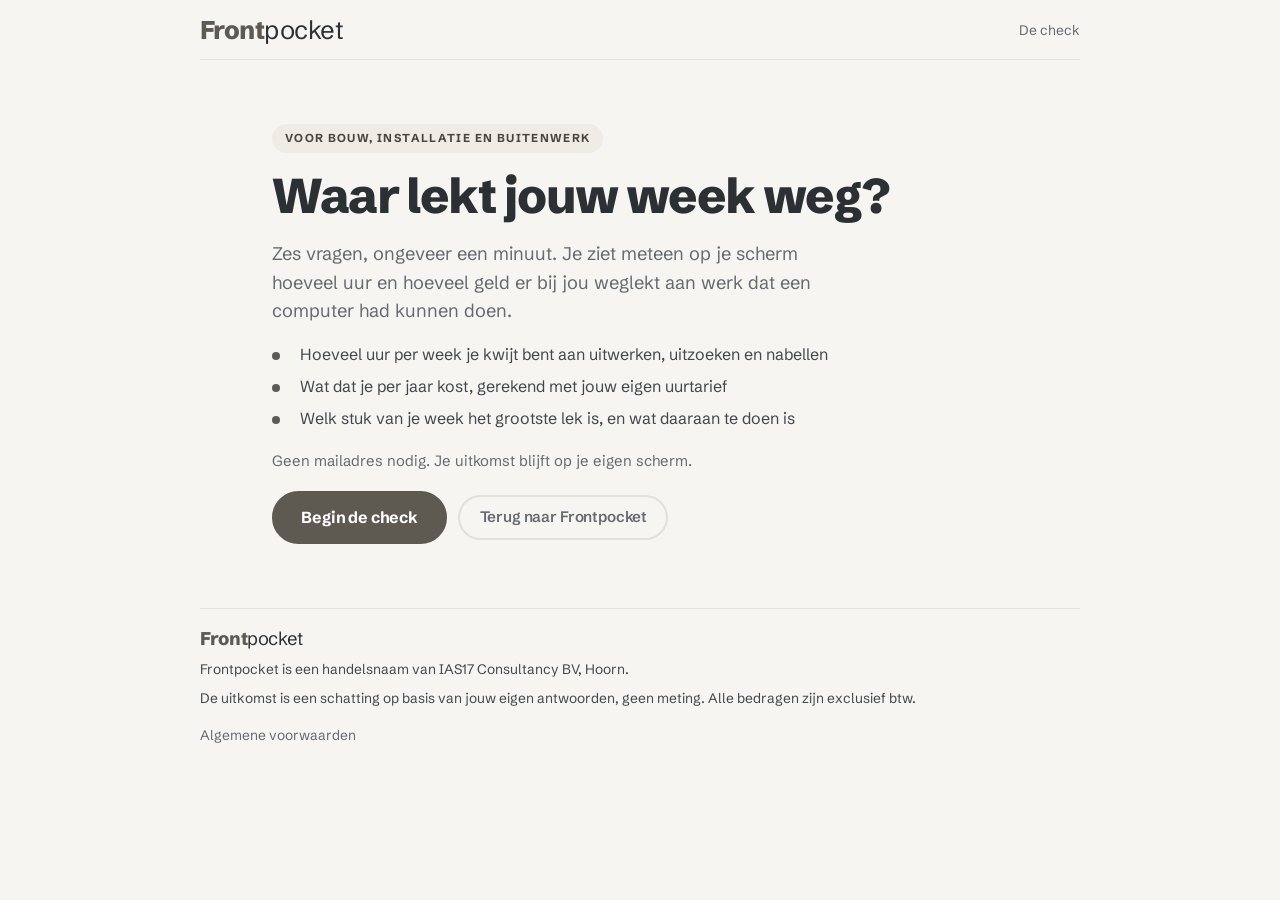
==== commit 6d3bb080: "huisstijl v2: typografisch woordmerk + taupe/donker-palet OPDRACHT-03 v2 doorgevoerd. De teal/navy-l" ====
--- a/check.html
+++ b/check.html
@@ -3,15 +3,18 @@
 <head>
 <meta charset="UTF-8">
 <meta name="viewport" content="width=device-width,initial-scale=1">
-<title>De check: waar lekt jouw week weg? · frontpocket</title>
+<title>De check: waar lekt jouw week weg? · Frontpocket</title>
 <meta name="description" content="Zes vragen, ongeveer een minuut. Je ziet meteen op je scherm hoeveel uur en hoeveel geld er bij jou weglekt aan werk dat een computer had kunnen doen.">
 <meta name="robots" content="noindex,nofollow">
 
 <meta property="og:type" content="website">
-<meta property="og:title" content="Waar lekt jouw week weg? · frontpocket">
+<meta property="og:title" content="Waar lekt jouw week weg? · Frontpocket">
 <meta property="og:description" content="Zes vragen, ongeveer een minuut. Zie meteen hoeveel uur en geld er weglekt.">
 <meta property="og:image" content="/assets/og.png">
 <meta property="og:locale" content="nl_NL">
+
+<meta name="theme-color" content="#5F5A51" media="(prefers-color-scheme: light)">
+<meta name="theme-color" content="#1B1E21" media="(prefers-color-scheme: dark)">
 
 <link rel="icon" type="image/svg+xml" href="/assets/favicon.svg">
 
@@ -25,7 +28,7 @@
 <div class="page">
 
   <div class="merk">
-    <span class="wm"><span class="wm-mark" aria-hidden="true"></span>frontpocket</span>
+    <span class="wm"><b>Front</b>pocket</span>
     <span class="tag">De check</span>
   </div>
 
@@ -44,7 +47,7 @@
       <p class="small">Geen mailadres nodig. Je uitkomst blijft op je eigen scherm.</p>
       <div class="check-acties">
         <button class="knop" id="startknop" type="button">Begin de check</button>
-        <a class="knop stil" href="/">Terug naar frontpocket</a>
+        <a class="knop stil" href="/">Terug naar Frontpocket</a>
       </div>
     </section>
 
@@ -97,8 +100,8 @@
   </main>
 
   <footer class="voet">
-    <span class="wm"><span class="wm-mark" aria-hidden="true"></span>frontpocket</span>
-    <p>frontpocket is een handelsnaam van IAS17 Consultancy BV, Hoorn.</p>
+    <span class="wm"><b>Front</b>pocket</span>
+    <p>Frontpocket is een handelsnaam van IAS17 Consultancy BV, Hoorn.</p>
     <p>De uitkomst is een schatting op basis van jouw eigen antwoorden, geen meting. Alle bedragen zijn exclusief btw.</p>
     <div class="voetlinks">
       <a href="/voorwaarden.html">Algemene voorwaarden</a>
--- a/assets/style.css
+++ b/assets/style.css
@@ -1,54 +1,58 @@
 /* ============================================================
-   frontpocket — gedeelde stylesheet voor landing en check
-   Één lettertype (Schibsted Grotesk), drie kleurmodi
+   Frontpocket - gedeelde stylesheet voor landing en check
+   Een lettertype (Schibsted Grotesk), drie kleurmodi
    (systeemlicht, systeemdonker, handmatig via data-theme)
-   Huisstijl: teal #20C7A5 (accent), navy #172B3A (ink), lichte
-   mint #DDF8F2 (zacht accentvlak). --klei/--klei-* namen zijn
-   behouden voor bestaande selectors, maar dragen nu de teal.
+   Huisstijl (12 sep 2026): typografisch woordmerk, geen felle
+   accentkleur. Palet: taupe #5F5A51, donker #2B3034, grond
+   #F6F5F2. De eerdere teal/navy-lijn is vervallen.
    ============================================================ */
 
 :root{
-  --zand:#F5F1EA; --surface:#FFFFFF; --shade:#EAE3D8;
-  --ink:#172B3A; --ink-2:#2E4152; --muted:#5A6C7B; --faint:#8494A2;
-  --klei:#20C7A5; --klei-dark:#159A80; --klei-soft:#DDF8F2;
-  --hairline:#DED7CC; --hairline-2:#C9C0B3;
-  --donker:#172B3A; --on-donker:#EDF6F2; --on-donker-muted:#9AB0BE; --donker-line:#2E4152;
-  --illu-bg:#EAE3D8; --illu-glow:#E2DACD; --illu-van:#FFFFFF; --illu-roof:#DED7CC;
-  --illu-glass:#CFC7BA; --illu-inside:#172B3A; --illu-panel:#F5F1EA; --illu-line:#172B3A;
-  --illu-tyre:#172B3A; --illu-hub:#C9C0B3; --illu-jacket:#2E4152; --illu-hivis:#F58F2E;
-  --illu-trousers:#3C4E5D; --illu-boot:#172B3A; --illu-skin:#D9AE92; --illu-cap:#172B3A;
-  --illu-dark:#0F1D28; --illu-shadow:rgba(23,43,58,.14);
+  --grond:#F6F5F2; --surface:#FFFFFF; --shade:#ECEAE5;
+  --ink:#2B3034; --ink-2:#41474C; --muted:#646A6F; --faint:#858B90;
+  --accent:#5F5A51; --accent-dark:#4A463F; --accent-soft:#EFECE6;
+  --hairline:#E3E0DA; --hairline-2:#CFCAC1;
+  --donker:#2B3034; --on-donker:#F6F5F2; --on-donker-muted:#A8ADB1; --donker-line:#43494E;
+  --on-accent:#FFFFFF;
+  --illu-bg:#ECEAE5; --illu-glow:#E3E0DA; --illu-van:#FFFFFF; --illu-roof:#CFCAC1;
+  --illu-glass:#BEB9AE; --illu-inside:#2B3034; --illu-panel:#F6F5F2; --illu-line:#2B3034;
+  --illu-tyre:#2B3034; --illu-hub:#BEB9AE; --illu-jacket:#41474C; --illu-hivis:#5F5A51;
+  --illu-trousers:#4A463F; --illu-boot:#2B3034; --illu-skin:#D6B79A; --illu-cap:#2B3034;
+  --illu-dark:#1B1E21; --illu-shadow:rgba(43,48,52,.14);
 }
 @media (prefers-color-scheme: dark){
   :root:not([data-theme="light"]){
-    --zand:#0F1D28; --surface:#182937; --shade:#213546;
-    --ink:#EDF6F2; --ink-2:#CFDBE3; --muted:#9AB0BE; --faint:#7B8F9C;
-    --klei:#3FDDBB; --klei-dark:#20C7A5; --klei-soft:#1E3B44;
-    --hairline:#213546; --hairline-2:#324759;
-    --donker:#0B1620; --on-donker:#EDF6F2; --on-donker-muted:#9AB0BE; --donker-line:#2E4152;
-    --illu-bg:#213546; --illu-glow:#2E4152; --illu-van:#2E4152; --illu-roof:#213546;
-    --illu-glass:#3C4E5D; --illu-inside:#0B1620; --illu-panel:#324759; --illu-line:#9AB0BE;
-    --illu-tyre:#0F1D28; --illu-hub:#5A6C7B; --illu-jacket:#324759; --illu-hivis:#F58F2E;
-    --illu-trousers:#3C4E5D; --illu-boot:#0F1D28; --illu-skin:#C99878; --illu-cap:#213546;
-    --illu-dark:#08111A; --illu-shadow:rgba(0,0,0,.4);
+    --grond:#1B1E21; --surface:#24282C; --shade:#2D3237;
+    --ink:#ECEAE6; --ink-2:#CFCBC4; --muted:#A39F98; --faint:#7F7B75;
+    --accent:#A39B8E; --accent-dark:#8C8477; --accent-soft:#33302B;
+    --hairline:#33383D; --hairline-2:#43494E;
+    --donker:#121417; --on-donker:#ECEAE6; --on-donker-muted:#A39F98; --donker-line:#33383D;
+    --on-accent:#2B3034;
+    --illu-bg:#2D3237; --illu-glow:#33383D; --illu-van:#33383D; --illu-roof:#2D3237;
+    --illu-glass:#43494E; --illu-inside:#121417; --illu-panel:#3A4045; --illu-line:#A39F98;
+    --illu-tyre:#1B1E21; --illu-hub:#646A6F; --illu-jacket:#43494E; --illu-hivis:#A39B8E;
+    --illu-trousers:#4A463F; --illu-boot:#1B1E21; --illu-skin:#C99878; --illu-cap:#2D3237;
+    --illu-dark:#0E1013; --illu-shadow:rgba(0,0,0,.4);
   }
 }
 :root[data-theme="dark"]{
-  --zand:#0F1D28; --surface:#182937; --shade:#213546;
-  --ink:#EDF6F2; --ink-2:#CFDBE3; --muted:#9AB0BE; --faint:#7B8F9C;
-  --klei:#3FDDBB; --klei-dark:#20C7A5; --klei-soft:#1E3B44;
-  --hairline:#213546; --hairline-2:#324759;
-  --donker:#0B1620; --on-donker:#EDF6F2; --on-donker-muted:#9AB0BE; --donker-line:#2E4152;
-  --illu-bg:#213546; --illu-glow:#2E4152; --illu-van:#2E4152; --illu-roof:#213546;
-  --illu-glass:#3C4E5D; --illu-inside:#0B1620; --illu-panel:#324759; --illu-line:#9AB0BE;
-  --illu-tyre:#0F1D28; --illu-hub:#5A6C7B; --illu-jacket:#324759; --illu-hivis:#F58F2E;
-  --illu-trousers:#3C4E5D; --illu-boot:#0F1D28; --illu-skin:#C99878; --illu-cap:#213546;
-  --illu-dark:#08111A; --illu-shadow:rgba(0,0,0,.4);
+  --grond:#1B1E21; --surface:#24282C; --shade:#2D3237;
+  --ink:#ECEAE6; --ink-2:#CFCBC4; --muted:#A39F98; --faint:#7F7B75;
+  --accent:#A39B8E; --accent-dark:#8C8477; --accent-soft:#33302B;
+  --hairline:#33383D; --hairline-2:#43494E;
+  --donker:#121417; --on-donker:#ECEAE6; --on-donker-muted:#A39F98; --donker-line:#33383D;
+  --on-accent:#2B3034;
+  --illu-bg:#2D3237; --illu-glow:#33383D; --illu-van:#33383D; --illu-roof:#2D3237;
+  --illu-glass:#43494E; --illu-inside:#121417; --illu-panel:#3A4045; --illu-line:#A39F98;
+  --illu-tyre:#1B1E21; --illu-hub:#646A6F; --illu-jacket:#43494E; --illu-hivis:#A39B8E;
+  --illu-trousers:#4A463F; --illu-boot:#1B1E21; --illu-skin:#C99878; --illu-cap:#2D3237;
+  --illu-dark:#0E1013; --illu-shadow:rgba(0,0,0,.4);
 }
 
 *{box-sizing:border-box}
-html{overflow-x:hidden}
-body{margin:0;background:var(--zand);color:var(--ink);
+html{overflow-x:hidden;scroll-behavior:smooth}
+@media (prefers-reduced-motion:reduce){html{scroll-behavior:auto}}
+body{margin:0;background:var(--grond);color:var(--ink);
   font-family:"Schibsted Grotesk","Segoe UI",system-ui,-apple-system,sans-serif;
   font-size:17px;line-height:1.6;-webkit-font-smoothing:antialiased;overflow-x:hidden}
 .page{max-width:60rem;margin:0 auto;padding:0 clamp(1rem,4vw,2.5rem) 4rem;display:flex;flex-direction:column;gap:clamp(2.6rem,6vw,4rem)}
@@ -60,21 +64,17 @@
 h4{margin:0;font-weight:600;font-size:.7rem;letter-spacing:.14em;text-transform:uppercase;color:var(--faint)}
 p{margin:0;color:var(--ink-2)}
 a{color:inherit}
-.eyebrow{font-size:.7rem;font-weight:700;letter-spacing:.16em;text-transform:uppercase;color:var(--klei)}
+.eyebrow{font-size:.7rem;font-weight:700;letter-spacing:.16em;text-transform:uppercase;color:var(--accent)}
 .kop-groep{display:flex;flex-direction:column;gap:.45rem;margin-bottom:1.3rem}
 .kop-groep p{font-size:1.02rem;max-width:42rem}
 
-/* woordmerk = beeldmerk-icoon + "frontpocket"-tekst. Tracking op
-   -.03em omdat het woord uit 11 letters bestaat; tighter klapt het
-   dicht. De .wm-mark span dient als icoon-drager (mask), zodat we
-   in donkere blokken kleuren via CSS-variabelen kunnen omzetten. */
-.wm{display:inline-flex;align-items:center;gap:.42em;font-weight:800;letter-spacing:-.03em;
-  color:var(--ink);line-height:1}
-.wm .wm-mark{width:1em;height:1em;flex:none;display:inline-block;position:relative}
-.wm .wm-mark::before,.wm .wm-mark::after{content:"";position:absolute;inset:0;
-  -webkit-mask:var(--wm-mask) center/contain no-repeat;mask:var(--wm-mask) center/contain no-repeat}
-.wm .wm-mark::before{--wm-mask:url("data:image/svg+xml;charset=utf-8,%3Csvg xmlns='http://www.w3.org/2000/svg' viewBox='0 0 64 64'%3E%3Cpath d='M18 12h28a8 8 0 0 1 8 8v4H10v-4a8 8 0 0 1 8-8z'/%3E%3C/svg%3E");background:var(--wm-top,var(--klei))}
-.wm .wm-mark::after{--wm-mask:url("data:image/svg+xml;charset=utf-8,%3Csvg xmlns='http://www.w3.org/2000/svg' viewBox='0 0 64 64'%3E%3Cpath d='M10 28h44v16a8 8 0 0 1-8 8H18a8 8 0 0 1-8-8V28zm8 8h28a4 4 0 0 1 0 8H18a4 4 0 0 1 0-8z' fill-rule='evenodd'/%3E%3C/svg%3E");background:var(--wm-bottom,var(--ink))}
+/* woordmerk. Typografisch, geen beeldmerk. Twee gewichten:
+   'Front' vet en taupe, 'pocket' normaal en donker. Op donkere
+   vlakken (footer, boekingsblok) krijgt de donkere helft de
+   --on-donker-kleur; het taupe blijft staan omdat het in donker
+   modus vanzelf lichter taupe wordt (via --accent). */
+.wm{font-weight:400;letter-spacing:-.02em;line-height:1;color:var(--ink);white-space:nowrap}
+.wm b{font-weight:800;color:var(--accent)}
 .merk{display:flex;justify-content:space-between;align-items:center;gap:1rem;flex-wrap:wrap;
   padding:1.15rem 0 .95rem;border-bottom:1px solid var(--hairline)}
 .merk .wm{font-size:1.6rem}
@@ -84,35 +84,39 @@
 header.hero{display:grid;grid-template-columns:1fr;gap:1.9rem;align-items:center;padding-top:.6rem}
 @media(min-width:52rem){header.hero{grid-template-columns:1.2fr .8fr;gap:2.6rem}}
 .hero .tekst{display:flex;flex-direction:column;gap:1.15rem}
-.hero h1 .op{color:var(--klei);display:block}
+.hero h1 .op{color:var(--accent);display:block}
 .hero .lead{font-size:1.14rem;color:var(--muted);line-height:1.55;max-width:32rem}
+.hero .lead-vraag{font-size:1.06rem;color:var(--ink);font-weight:600;line-height:1.5;max-width:32rem;margin-top:-.4rem}
 .hero .vakken{font-size:.9rem;color:var(--faint);border-top:1px solid var(--hairline);padding-top:.9rem;line-height:1.5;max-width:34rem}
 .illu{width:100%;height:auto;display:block;border-radius:16px}
 
 .acties{display:flex;flex-wrap:wrap;gap:.8rem;align-items:center}
-.knop{display:inline-block;background:var(--klei);color:#FFFFFF;font-weight:700;font-size:1rem;
-  padding:.92rem 1.7rem;border-radius:999px;text-decoration:none;line-height:1.2;border:2px solid var(--klei);
+.knop{display:inline-block;background:var(--accent);color:var(--on-accent);font-weight:700;font-size:1rem;
+  padding:.92rem 1.7rem;border-radius:999px;text-decoration:none;line-height:1.2;border:2px solid var(--accent);
   letter-spacing:-.01em;cursor:pointer;font-family:inherit}
-.knop:hover{background:var(--klei-dark);border-color:var(--klei-dark)}
-.knop.licht{background:transparent;color:var(--ink);border-color:var(--hairline-2)}
-.knop.licht:hover{background:var(--shade);border-color:var(--faint)}
-.knop.opdonker{background:var(--klei);border-color:var(--klei);color:#FFFFFF}
+.knop:hover{background:var(--accent-dark);border-color:var(--accent-dark)}
+.knop.licht{background:transparent;color:var(--accent);border-color:var(--accent)}
+.knop.licht:hover{background:var(--accent-soft);color:var(--accent-dark);border-color:var(--accent-dark)}
+.knop.opdonker{background:var(--on-donker);border-color:var(--on-donker);color:var(--donker)}
+.knop.opdonker:hover{background:#FFFFFF;border-color:#FFFFFF;color:var(--donker)}
 .knop.stil{background:transparent;color:var(--muted);border-color:var(--hairline);font-weight:600;padding:.7rem 1.2rem;font-size:.95rem}
 .knop.stil:hover{background:var(--shade);color:var(--ink);border-color:var(--faint)}
 
-/* probleem-oplossing kaarten */
+/* probleem-oplossing tegels — zes stuks, elk klikbaar. Raster:
+   1 kolom mobiel, 2 vanaf 34rem, 3 vanaf 58rem (twee rijen van 3). */
 .po{display:grid;grid-template-columns:1fr;gap:1rem}
-@media(min-width:38rem){.po{grid-template-columns:1fr 1fr}}
-@media(min-width:58rem){.po{grid-template-columns:repeat(4,1fr)}}
+@media(min-width:34rem){.po{grid-template-columns:repeat(2,minmax(0,1fr))}}
+@media(min-width:58rem){.po{grid-template-columns:repeat(3,minmax(0,1fr))}}
 .pokaart{background:var(--surface);border:1px solid var(--hairline);border-radius:14px;
-  padding:1.15rem 1.2rem;display:flex;flex-direction:column;gap:.75rem}
-.pokaart h3{font-size:1rem}
-.pokaart .nu,.pokaart .met{display:flex;flex-direction:column;gap:.15rem;font-size:.94rem;line-height:1.45}
-.pokaart .nu span,.pokaart .met span{font-size:.64rem;font-weight:700;letter-spacing:.14em;text-transform:uppercase}
-.pokaart .nu span{color:var(--faint)}
-.pokaart .nu{color:var(--muted)}
-.pokaart .met span{color:var(--klei)}
-.pokaart .met{color:var(--ink);border-top:1px solid var(--hairline);padding-top:.7rem}
+  padding:.85rem .95rem .9rem;display:flex;flex-direction:column;gap:.35rem;
+  color:inherit;text-decoration:none;position:relative;
+  transition:border-color .15s ease, transform .15s ease, box-shadow .15s ease}
+.pokaart:hover{border-color:var(--ink);transform:translateY(-2px);box-shadow:0 6px 18px var(--illu-shadow)}
+.pokaart:focus-visible{outline:2px solid var(--accent);outline-offset:2px}
+.pokaart .nr{position:absolute;top:.75rem;right:.95rem;font-size:.68rem;font-weight:800;
+  letter-spacing:.1em;color:var(--accent);font-variant-numeric:tabular-nums;line-height:1}
+.pokaart h3{font-size:1.02rem;letter-spacing:-.02em;line-height:1.2;padding-right:2rem}
+.pokaart .nu{margin:0;font-size:.86rem;line-height:1.4;color:var(--muted)}
 
 /* alles-erin */
 .allesblok{background:var(--donker);color:var(--on-donker);border-radius:20px;
@@ -124,7 +128,7 @@
 @media(min-width:54rem){.allesgrid{grid-template-columns:repeat(3,1fr)}}
 .alles{display:grid;grid-template-columns:1.35rem 1fr;gap:.6rem;align-items:start;
   color:var(--on-donker);font-size:.97rem;line-height:1.4;padding:.42rem 0}
-.alles::before{content:"";width:1.05rem;height:1.05rem;border-radius:50%;background:var(--klei);
+.alles::before{content:"";width:1.05rem;height:1.05rem;border-radius:50%;background:var(--on-donker);
   margin-top:.18rem;flex:none;
   -webkit-mask:url("data:image/svg+xml;charset=utf-8,%3Csvg xmlns='http://www.w3.org/2000/svg' viewBox='0 0 16 16'%3E%3Cpath d='M2 8.4l4 4L14 4' fill='none' stroke='%23000' stroke-width='2.4' stroke-linecap='round' stroke-linejoin='round'/%3E%3C/svg%3E") center/contain no-repeat,
     linear-gradient(#000,#000);
@@ -136,37 +140,38 @@
 .allesvoet p{color:var(--on-donker-muted);font-size:.98rem;max-width:34rem}
 .allesvoet strong{color:#FFFFFF;font-weight:700}
 
-/* pijnblokken */
-section.pijn{display:flex;flex-direction:column;gap:1.1rem;padding-top:2rem;border-top:1px solid var(--hairline-2)}
+/* pijnblokken. scroll-margin-top compenseert de merkbalk (~4rem)
+   plus 1rem lucht, zodat een tegel-link niet onder de balk landt. */
+section.pijn{display:flex;flex-direction:column;gap:1.1rem;padding-top:2rem;border-top:1px solid var(--hairline-2);scroll-margin-top:5rem}
 .kop{display:flex;align-items:baseline;gap:.9rem;flex-wrap:wrap}
-.num{font-size:.78rem;font-weight:800;letter-spacing:.06em;color:var(--klei);
-  border:1px solid var(--klei);border-radius:999px;padding:.16rem .6rem;flex:none}
+.num{font-size:.78rem;font-weight:800;letter-spacing:.06em;color:var(--accent);
+  border:1px solid var(--accent);border-radius:999px;padding:.16rem .6rem;flex:none}
 .scene{font-size:1.08rem;color:var(--ink);line-height:1.55;max-width:46rem}
-.kost{background:var(--klei-soft);border-radius:12px;padding:.9rem 1.1rem;display:flex;flex-direction:column;gap:.25rem}
-.kost h4{color:var(--klei-dark)}
-@media (prefers-color-scheme: dark){:root:not([data-theme="light"]) .kost h4{color:var(--klei)}}
-:root[data-theme="dark"] .kost h4{color:var(--klei)}
+.kost{background:var(--accent-soft);border-radius:12px;padding:.9rem 1.1rem;display:flex;flex-direction:column;gap:.25rem}
+.kost h4{color:var(--accent-dark)}
+@media (prefers-color-scheme: dark){:root:not([data-theme="light"]) .kost h4{color:var(--accent)}}
+:root[data-theme="dark"] .kost h4{color:var(--accent)}
 .kost p{font-size:.97rem}
 
 .oplossingen{display:grid;grid-template-columns:1fr;gap:1rem}
 @media(min-width:44rem){.oplossingen{grid-template-columns:1fr 1fr}}
 .kaart{background:var(--surface);border:1px solid var(--hairline);border-radius:14px;
   padding:1.15rem 1.2rem;display:flex;flex-direction:column;gap:.5rem}
-.kaart.tien{border-color:var(--klei)}
+.kaart.tien{border-color:var(--accent)}
 .kaart .prijs{font-size:.68rem;font-weight:700;letter-spacing:.13em;text-transform:uppercase;color:var(--faint)}
-.kaart.tien .prijs{color:var(--klei)}
+.kaart.tien .prijs{color:var(--accent)}
 .kaart h3{font-size:1.02rem}
 .kaart p{font-size:.97rem}
 
 .ai{display:grid;grid-template-columns:auto 1fr;gap:.8rem;align-items:start;background:var(--shade);
   border-radius:12px;padding:.85rem 1.1rem;font-size:.96rem;color:var(--ink-2)}
-.ai .tag{font-size:.62rem;letter-spacing:.14em;text-transform:uppercase;font-weight:700;color:var(--klei);padding-top:.24rem;white-space:nowrap}
-.ai em{font-style:normal;color:var(--klei);font-weight:700;white-space:nowrap}
+.ai .tag{font-size:.62rem;letter-spacing:.14em;text-transform:uppercase;font-weight:700;color:var(--accent);padding-top:.24rem;white-space:nowrap}
+.ai em{font-style:normal;color:var(--accent);font-weight:700;white-space:nowrap}
 
 /* cijfers */
 .figs{display:grid;grid-template-columns:repeat(auto-fit,minmax(10.5rem,1fr));gap:1rem}
 .fig{background:var(--surface);border:1px solid var(--hairline);border-radius:14px;padding:1.05rem 1.1rem;display:flex;flex-direction:column;gap:.15rem}
-.fig-num{font-size:1.6rem;font-weight:800;line-height:1.1;letter-spacing:-.03em;color:var(--klei);font-variant-numeric:tabular-nums}
+.fig-num{font-size:1.6rem;font-weight:800;line-height:1.1;letter-spacing:-.03em;color:var(--accent);font-variant-numeric:tabular-nums}
 .fig-cap{font-size:.9rem;color:var(--muted);line-height:1.35}
 
 .band{background:var(--surface);border:1px solid var(--hairline);border-radius:14px;
@@ -177,7 +182,7 @@
 .stappen{display:grid;grid-template-columns:1fr;gap:1rem}
 @media(min-width:44rem){.stappen{grid-template-columns:repeat(4,1fr)}}
 .stap{background:var(--surface);border:1px solid var(--hairline);border-radius:14px;padding:1.15rem;display:flex;flex-direction:column;gap:.4rem}
-.stap .nr{font-weight:800;font-size:1.7rem;color:var(--klei);line-height:1;letter-spacing:-.03em}
+.stap .nr{font-weight:800;font-size:1.7rem;color:var(--accent);line-height:1;letter-spacing:-.03em}
 .stap h3{font-size:1rem}
 .stap p{font-size:.93rem}
 
@@ -185,7 +190,7 @@
 @media(min-width:40rem){.zorg{grid-template-columns:1fr 1fr}}
 .zorgitem{display:grid;grid-template-columns:auto 1fr;gap:.85rem;background:var(--surface);
   border:1px solid var(--hairline);border-radius:14px;padding:1.05rem 1.15rem}
-.zorgitem .dot{width:.7rem;height:.7rem;border-radius:50%;background:var(--klei);margin-top:.5rem;flex:none}
+.zorgitem .dot{width:.7rem;height:.7rem;border-radius:50%;background:var(--accent);margin-top:.5rem;flex:none}
 .zorgitem h3{font-size:1rem;margin-bottom:.2rem}
 .zorgitem p{font-size:.94rem}
 
@@ -204,16 +209,14 @@
 @media(min-width:44rem){.prijzen{grid-template-columns:1fr 1fr}}
 .prijskaart{background:var(--surface);border:1px solid var(--hairline);border-radius:16px;
   padding:1.4rem 1.4rem;display:flex;flex-direction:column;gap:.6rem}
-.prijskaart.groot{border-color:var(--klei);border-width:2px}
-.prijskaart .bedrag{font-weight:800;font-size:2.3rem;letter-spacing:-.035em;color:var(--ink);line-height:1;font-variant-numeric:tabular-nums}
-.prijskaart .permaand{font-weight:400;font-size:1rem;color:var(--muted);line-height:1.2;font-variant-numeric:tabular-nums;margin-top:-.15rem}
+.prijskaart.groot{border-color:var(--accent);border-width:2px}
 .prijskaart .wat{font-size:.7rem;font-weight:700;letter-spacing:.14em;text-transform:uppercase;color:var(--faint)}
-.prijskaart.groot .wat{color:var(--klei)}
+.prijskaart.groot .wat{color:var(--accent)}
 .prijskaart p{font-size:.96rem}
 
 ul.plain{margin:0;padding:0;list-style:none;display:flex;flex-direction:column;gap:.5rem}
 ul.plain li{display:grid;grid-template-columns:1.05rem 1fr;gap:.7rem;align-items:start;color:var(--ink-2);font-size:.96rem;line-height:1.45}
-ul.plain li::before{content:"";width:.5rem;height:.5rem;margin-top:.55rem;background:var(--klei);border-radius:50%}
+ul.plain li::before{content:"";width:.5rem;height:.5rem;margin-top:.55rem;background:var(--accent);border-radius:50%}
 
 /* faq */
 .faq{display:flex;flex-direction:column;gap:.6rem}
@@ -221,7 +224,7 @@
 .faq summary{font-weight:700;font-size:1.02rem;color:var(--ink);cursor:pointer;letter-spacing:-.015em;
   list-style:none;display:flex;justify-content:space-between;gap:1rem;align-items:center}
 .faq summary::-webkit-details-marker{display:none}
-.faq summary::after{content:"+";color:var(--klei);font-weight:700;font-size:1.3rem;line-height:1;flex:none}
+.faq summary::after{content:"+";color:var(--accent);font-weight:700;font-size:1.3rem;line-height:1;flex:none}
 .faq details[open] summary::after{content:"\2013"}
 .faq details p{margin-top:.6rem;font-size:.97rem}
 
@@ -230,11 +233,12 @@
   padding:clamp(1.8rem,5vw,3rem);display:flex;flex-direction:column;gap:1.3rem;align-items:flex-start}
 .boeken h2{color:#FFFFFF}
 .boeken p{color:var(--on-donker-muted)}
-.boeken .wm{color:#FFFFFF}
+.boeken .wm{color:var(--on-donker)}
+.boeken .wm b{color:var(--on-donker)}
 .boekstappen{display:grid;grid-template-columns:1fr;gap:.8rem;width:100%}
 @media(min-width:40rem){.boekstappen{grid-template-columns:repeat(3,1fr)}}
 .boekstap{border:1px solid var(--donker-line);border-radius:12px;padding:.9rem 1.05rem;display:flex;flex-direction:column;gap:.25rem}
-.boekstap .nr{font-weight:800;color:var(--klei);font-size:1.2rem;line-height:1}
+.boekstap .nr{font-weight:800;color:var(--on-donker);font-size:1.2rem;line-height:1}
 .boekstap span{font-size:.93rem;color:var(--on-donker-muted);line-height:1.45}
 
 footer.voet{border-top:1px solid var(--hairline);padding-top:1.3rem;display:flex;flex-direction:column;gap:.4rem;
@@ -251,8 +255,8 @@
 main.voorwaarden h2{font-size:1.15rem;font-weight:700;letter-spacing:-.015em}
 main.voorwaarden p{font-size:.98rem;line-height:1.6}
 main.voorwaarden .voorwaarden-terug{margin-top:.5rem;font-size:.95rem}
-main.voorwaarden .voorwaarden-terug a{color:var(--klei);text-decoration:none;font-weight:600;border-bottom:1px solid var(--klei-soft)}
-main.voorwaarden .voorwaarden-terug a:hover{border-bottom-color:var(--klei)}
+main.voorwaarden .voorwaarden-terug a{color:var(--accent);text-decoration:none;font-weight:600;border-bottom:1px solid var(--accent-soft)}
+main.voorwaarden .voorwaarden-terug a:hover{border-bottom-color:var(--accent)}
 
 /* voorbeeldofferte — bewust vaste lichte weergave */
 .a4wrap{display:flex;flex-direction:column;gap:.6rem}
@@ -290,27 +294,27 @@
 .p-status{background:var(--donker);color:var(--on-donker-muted);font-size:.58rem;padding:.3rem .6rem;display:flex;justify-content:space-between;font-variant-numeric:tabular-nums}
 .p-head{background:var(--donker);color:#FFFFFF;font-weight:700;font-size:1rem;padding:.1rem .65rem .7rem;line-height:1.2;letter-spacing:-.02em}
 .p-body{flex:1;padding:.65rem;display:flex;flex-direction:column;gap:.5rem;overflow:hidden;background:var(--surface)}
-.m-btn{background:var(--klei);color:#FFFFFF;font-weight:700;font-size:.92rem;padding:.72rem .5rem;text-align:center;border-radius:8px;line-height:1.2}
+.m-btn{background:var(--accent);color:var(--on-accent);font-weight:700;font-size:.92rem;padding:.72rem .5rem;text-align:center;border-radius:8px;line-height:1.2}
 .m-btn2{background:var(--shade);color:var(--ink);border:1px solid var(--hairline-2);font-weight:600;font-size:.85rem;padding:.6rem .5rem;text-align:center;border-radius:8px;line-height:1.2}
 .m-head{font-weight:700;font-size:.64rem;letter-spacing:.12em;text-transform:uppercase;color:var(--faint)}
 .m-row{display:flex;justify-content:space-between;gap:.4rem;font-size:.82rem;color:var(--ink);border-bottom:1px solid var(--hairline);padding:.4rem 0;line-height:1.25}
 .m-row b{font-weight:600;white-space:nowrap;color:var(--muted);font-size:.76rem}
 .m-check{display:flex;gap:.5rem;align-items:center;font-size:.83rem;color:var(--ink);padding:.3rem 0;line-height:1.25}
-.m-box{width:1.05rem;height:1.05rem;border:2px solid var(--hairline-2);flex:none;background:var(--zand);position:relative;border-radius:4px}
-.m-box.on{background:var(--klei);border-color:var(--klei)}
+.m-box{width:1.05rem;height:1.05rem;border:2px solid var(--hairline-2);flex:none;background:var(--grond);position:relative;border-radius:4px}
+.m-box.on{background:var(--accent);border-color:var(--accent)}
 .m-box.on::after{content:"";position:absolute;left:.28rem;top:.08rem;width:.26rem;height:.5rem;border:solid #FFFFFF;border-width:0 2px 2px 0;transform:rotate(45deg)}
 .m-field{display:flex;flex-direction:column;gap:.18rem}
 .m-field .lbl{font-size:.58rem;font-weight:700;letter-spacing:.11em;text-transform:uppercase;color:var(--faint)}
-.m-field .val{font-size:1rem;font-weight:600;color:var(--ink);border:1px solid var(--hairline-2);background:var(--zand);padding:.45rem .5rem;border-radius:6px}
+.m-field .val{font-size:1rem;font-weight:600;color:var(--ink);border:1px solid var(--hairline-2);background:var(--grond);padding:.45rem .5rem;border-radius:6px}
 .m-total{font-weight:800;font-size:1.65rem;letter-spacing:-.03em;color:var(--ink);font-variant-numeric:tabular-nums;line-height:1.1}
 .m-note{font-size:.75rem;color:var(--muted);line-height:1.4}
 .m-ok{display:flex;flex-direction:column;align-items:center;gap:.5rem;text-align:center;padding:.7rem 0 .2rem}
-.m-ok .circle{width:2.9rem;height:2.9rem;border-radius:50%;background:var(--klei);color:#FFFFFF;display:flex;align-items:center;justify-content:center;font-size:1.5rem;font-weight:700;flex:none}
+.m-ok .circle{width:2.9rem;height:2.9rem;border-radius:50%;background:var(--accent);color:var(--on-accent);display:flex;align-items:center;justify-content:center;font-size:1.5rem;font-weight:700;flex:none}
 .m-ok .txt{font-weight:700;font-size:.95rem;color:var(--ink);line-height:1.25}
 .m-photos{display:flex;gap:.3rem}
 .m-photo{flex:1;aspect-ratio:1;max-height:3.4rem;background:var(--shade);border:1px dashed var(--hairline-2);border-radius:5px}
 .mock .cap{display:flex;flex-direction:column;gap:.1rem;text-align:center}
-.mock .cap b{font-size:.62rem;letter-spacing:.13em;text-transform:uppercase;color:var(--klei)}
+.mock .cap b{font-size:.62rem;letter-spacing:.13em;text-transform:uppercase;color:var(--accent)}
 .mock .cap span{font-size:.78rem;color:var(--muted);line-height:1.3}
 
 /* ============================================================
@@ -319,22 +323,22 @@
 
 .paneel{display:flex;flex-direction:column;gap:1.15rem;max-width:46rem;margin:0 auto}
 [hidden]{display:none!important}
-.pill{display:inline-flex;align-self:flex-start;background:var(--klei-soft);color:var(--klei-dark);
+.pill{display:inline-flex;align-self:flex-start;background:var(--accent-soft);color:var(--accent-dark);
   font-size:.72rem;font-weight:700;letter-spacing:.12em;text-transform:uppercase;padding:.32rem .8rem;border-radius:999px}
-@media (prefers-color-scheme: dark){:root:not([data-theme="light"]) .pill{color:var(--klei)}}
-:root[data-theme="dark"] .pill{color:var(--klei)}
+@media (prefers-color-scheme: dark){:root:not([data-theme="light"]) .pill{color:var(--accent)}}
+:root[data-theme="dark"] .pill{color:var(--accent)}
 .check-lead{font-size:1.14rem;color:var(--muted);line-height:1.55;max-width:34rem}
 .small{font-size:.93rem;color:var(--muted)}
 
 ul.res{list-style:none;margin:0;padding:0;display:flex;flex-direction:column;gap:.55rem}
 ul.res li{display:grid;grid-template-columns:1.05rem 1fr;gap:.7rem;align-items:start;color:var(--ink-2);font-size:1rem;line-height:1.45}
-ul.res li::before{content:"";width:.5rem;height:.5rem;margin-top:.55rem;background:var(--klei);border-radius:50%}
+ul.res li::before{content:"";width:.5rem;height:.5rem;margin-top:.55rem;background:var(--accent);border-radius:50%}
 
 .voortgang{display:flex;flex-direction:column;gap:.5rem}
 .voortgang .rij{display:flex;justify-content:space-between;align-items:baseline;font-size:.72rem;letter-spacing:.13em;text-transform:uppercase;font-weight:700;color:var(--faint);gap:1rem}
-.voortgang .rij span:last-child{color:var(--klei)}
+.voortgang .rij span:last-child{color:var(--accent)}
 .balk{height:5px;background:var(--shade);border-radius:999px;overflow:hidden}
-.balk span{display:block;height:100%;background:var(--klei);border-radius:999px;transition:width .25s ease}
+.balk span{display:block;height:100%;background:var(--accent);border-radius:999px;transition:width .25s ease}
 @media (prefers-reduced-motion:reduce){.balk span{transition:none}}
 
 .opties{display:flex;flex-direction:column;gap:.65rem}
@@ -344,11 +348,11 @@
   padding:1rem 1.15rem;cursor:pointer;line-height:1.35;
   display:flex;justify-content:space-between;align-items:center;gap:1rem;letter-spacing:-.005em;
 }
-.optie:hover{border-color:var(--klei);background:var(--klei-soft)}
+.optie:hover{border-color:var(--accent);background:var(--accent-soft)}
 .optie .hint{font-size:.85rem;color:var(--muted);font-weight:400;white-space:nowrap}
-.optie:hover .hint{color:var(--klei-dark)}
-@media (prefers-color-scheme: dark){:root:not([data-theme="light"]) .optie:hover .hint{color:var(--klei)}}
-:root[data-theme="dark"] .optie:hover .hint{color:var(--klei)}
+.optie:hover .hint{color:var(--accent-dark)}
+@media (prefers-color-scheme: dark){:root:not([data-theme="light"]) .optie:hover .hint{color:var(--accent)}}
+:root[data-theme="dark"] .optie:hover .hint{color:var(--accent)}
 
 .uitkomst-blok{background:var(--surface);border:1px solid var(--hairline);border-radius:16px;
   padding:clamp(1.4rem,4vw,2rem);display:flex;flex-direction:column;gap:1rem}
@@ -361,22 +365,22 @@
 .cel{background:var(--shade);border:1px solid var(--hairline);border-radius:10px;padding:1rem 1.15rem;display:flex;flex-direction:column;gap:.15rem}
 .cel .n{font-weight:800;font-size:1.65rem;line-height:1.15;color:var(--ink);font-variant-numeric:tabular-nums;letter-spacing:-.02em}
 .cel .l{font-size:.9rem;color:var(--muted);line-height:1.4}
-.lek{border-left:3px solid var(--klei);background:var(--shade);padding:.9rem 1.1rem;border-radius:0 10px 10px 0;display:flex;flex-direction:column;gap:.25rem}
-.lek .k{font-size:.7rem;font-weight:700;letter-spacing:.14em;text-transform:uppercase;color:var(--klei)}
+.lek{border-left:3px solid var(--accent);background:var(--shade);padding:.9rem 1.1rem;border-radius:0 10px 10px 0;display:flex;flex-direction:column;gap:.25rem}
+.lek .k{font-size:.7rem;font-weight:700;letter-spacing:.14em;text-transform:uppercase;color:var(--accent)}
 .lek h3{font-size:1.05rem}
 
 .staaf{display:flex;flex-direction:column;gap:.55rem}
 .staafrij{display:grid;grid-template-columns:11rem 1fr 3.4rem;gap:.7rem;align-items:center;font-size:.94rem}
 @media(max-width:34rem){.staafrij{grid-template-columns:1fr 3.4rem}.staafrij .track{grid-column:1 / -1;order:3}}
 .track{height:9px;background:var(--shade);border-radius:999px;overflow:hidden}
-.track span{display:block;height:100%;background:var(--klei);border-radius:999px}
+.track span{display:block;height:100%;background:var(--accent);border-radius:999px}
 .staafrij .w{text-align:right;font-variant-numeric:tabular-nums;color:var(--muted);font-size:.9rem}
 
 .check-acties{display:flex;flex-wrap:wrap;gap:.7rem;align-items:center}
 
 /* focus en motion */
-:focus-visible{outline:2px solid var(--klei);outline-offset:2px;border-radius:2px}
-button:focus-visible,a:focus-visible,.optie:focus-visible{outline:2px solid var(--klei);outline-offset:3px}
+:focus-visible{outline:2px solid var(--accent);outline-offset:2px;border-radius:2px}
+button:focus-visible,a:focus-visible,.optie:focus-visible{outline:2px solid var(--accent);outline-offset:3px}
 @media (prefers-reduced-motion:reduce){*{transition:none!important;animation:none!important}}
 
 /* smalle schermen: geen horizontale pagina-scroll */
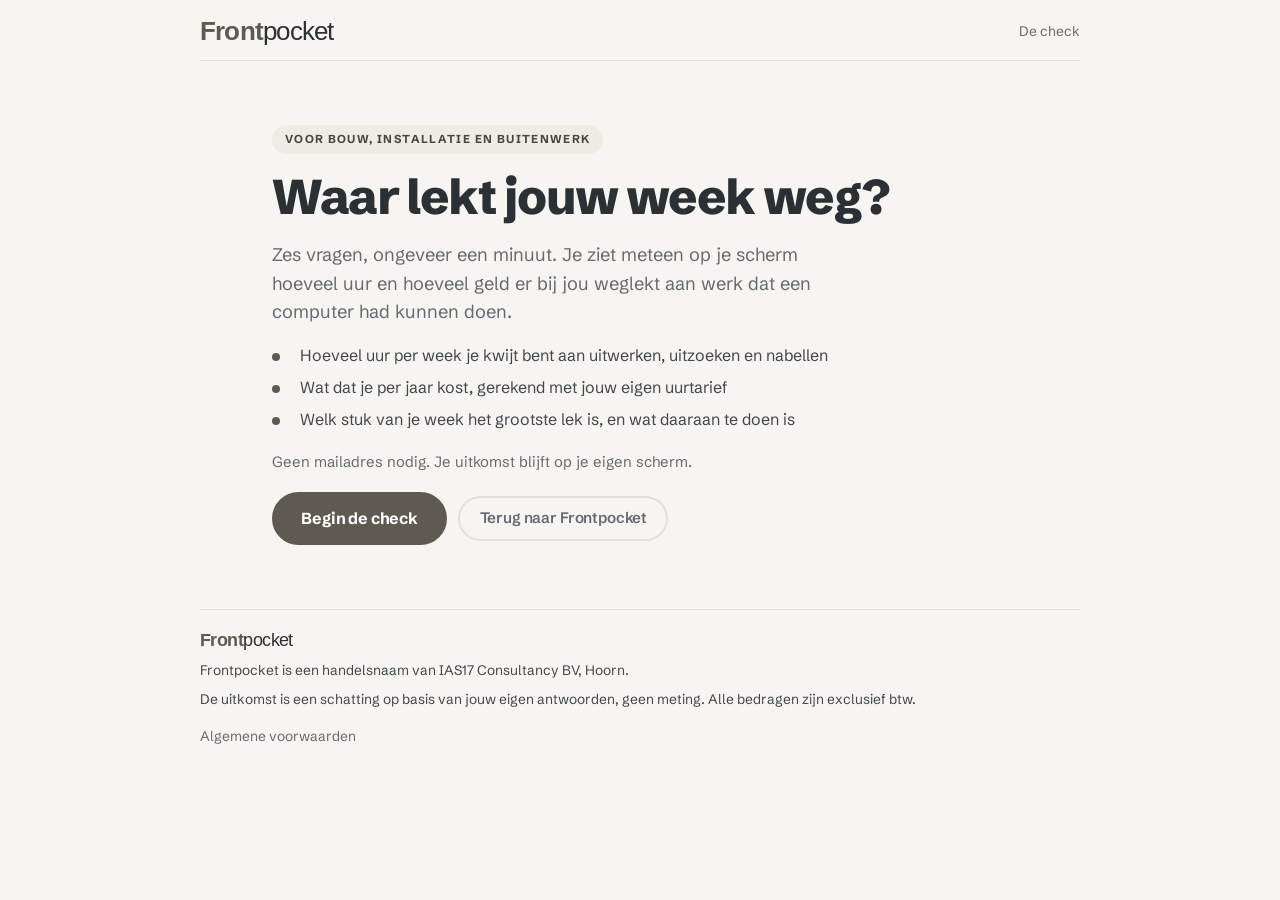
==== commit 03b6575a: "woordmerk: eigen lettertype Arimo (metrisch gelijk aan Arial) Het woordmerk stond in Schibsted Grote" ====
--- a/check.html
+++ b/check.html
@@ -20,7 +20,7 @@
 
 <link rel="preconnect" href="https://fonts.googleapis.com">
 <link rel="preconnect" href="https://fonts.gstatic.com" crossorigin>
-<link rel="stylesheet" href="https://fonts.googleapis.com/css2?family=Schibsted+Grotesk:wght@400;500;600;700;800&display=swap">
+<link rel="stylesheet" href="https://fonts.googleapis.com/css2?family=Arimo:wght@400;700&family=Schibsted+Grotesk:wght@400;500;600;700;800&display=swap">
 <link rel="stylesheet" href="/assets/style.css">
 </head>
 <body>
--- a/assets/style.css
+++ b/assets/style.css
@@ -69,12 +69,15 @@
 .kop-groep p{font-size:1.02rem;max-width:42rem}
 
 /* woordmerk. Typografisch, geen beeldmerk. Twee gewichten:
-   'Front' vet en taupe, 'pocket' normaal en donker. Op donkere
-   vlakken (footer, boekingsblok) krijgt de donkere helft de
-   --on-donker-kleur; het taupe blijft staan omdat het in donker
-   modus vanzelf lichter taupe wordt (via --accent). */
-.wm{font-weight:400;letter-spacing:-.02em;line-height:1;color:var(--ink);white-space:nowrap}
-.wm b{font-weight:800;color:var(--accent)}
+   'Front' vet en taupe, 'pocket' normaal en donker. Eigen
+   lettertype (Arimo, metrisch gelijk aan Arial) omdat het merk
+   als beeld is aangeleverd en overal - site, mail, LinkedIn -
+   hetzelfde moet zijn. De rest van de site blijft Schibsted
+   Grotesk. Op donker vlak (footer, boekingsblok) krijgt de
+   donkere helft de --on-donker-kleur; het taupe blijft staan
+   omdat het in donkere modus vanzelf lichter taupe wordt. */
+.wm{font-family:Arimo,"Helvetica Neue",Helvetica,Arial,sans-serif;font-weight:400;letter-spacing:-.03em;line-height:1;color:var(--ink);white-space:nowrap}
+.wm b{font-weight:700;color:var(--accent)}
 .merk{display:flex;justify-content:space-between;align-items:center;gap:1rem;flex-wrap:wrap;
   padding:1.15rem 0 .95rem;border-bottom:1px solid var(--hairline)}
 .merk .wm{font-size:1.6rem}
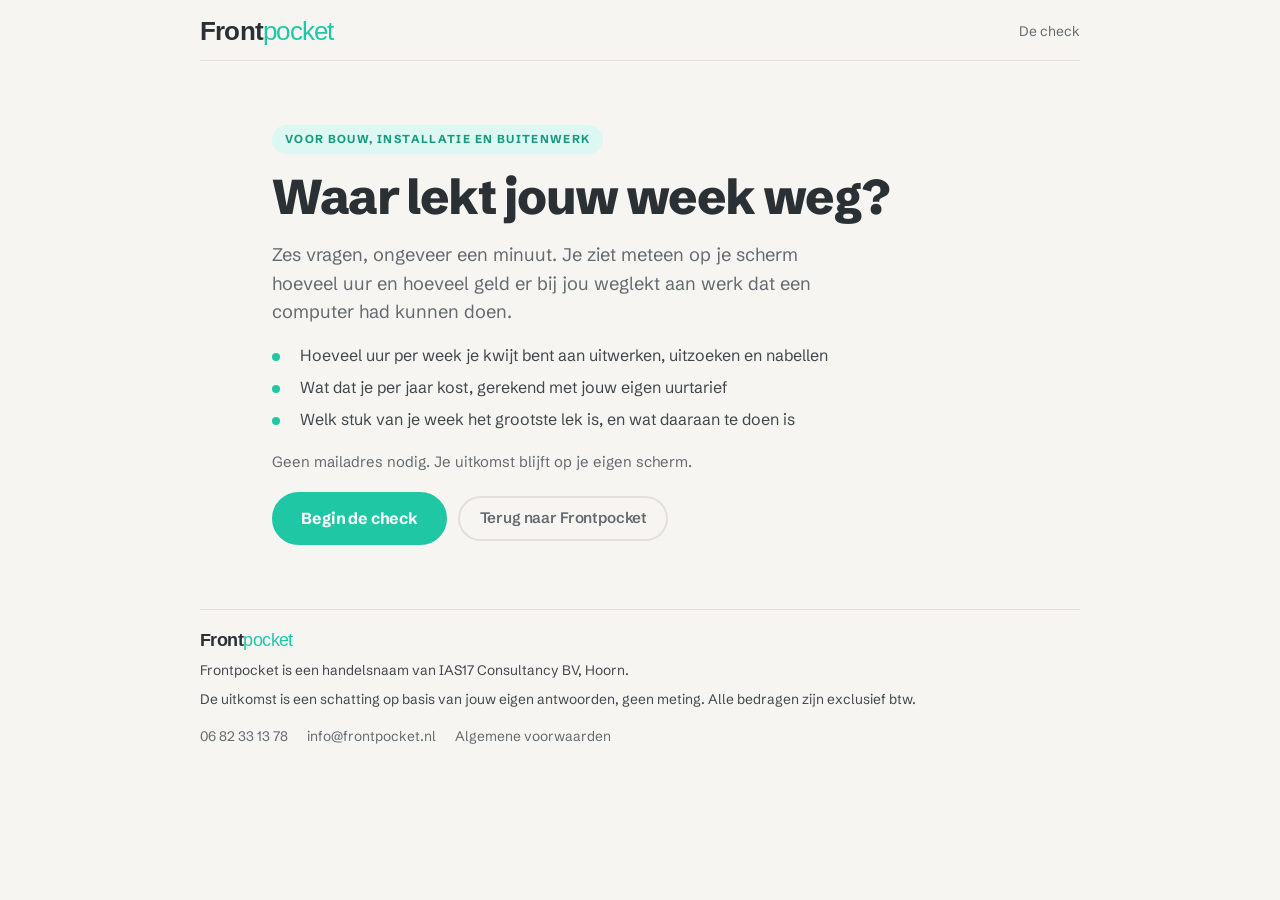
==== commit b7ed9024: "huisstijl: teal accent op de home + telefoon en mail in de voet - assets/style.css: --accent, --acce" ====
--- a/check.html
+++ b/check.html
@@ -13,7 +13,7 @@
 <meta property="og:image" content="/assets/og.png">
 <meta property="og:locale" content="nl_NL">
 
-<meta name="theme-color" content="#5F5A51" media="(prefers-color-scheme: light)">
+<meta name="theme-color" content="#20C7A5" media="(prefers-color-scheme: light)">
 <meta name="theme-color" content="#1B1E21" media="(prefers-color-scheme: dark)">
 
 <link rel="icon" type="image/svg+xml" href="/assets/favicon.svg">
@@ -104,6 +104,8 @@
     <p>Frontpocket is een handelsnaam van IAS17 Consultancy BV, Hoorn.</p>
     <p>De uitkomst is een schatting op basis van jouw eigen antwoorden, geen meting. Alle bedragen zijn exclusief btw.</p>
     <div class="voetlinks">
+      <a href="tel:+31682331378">06 82 33 13 78</a>
+      <a href="mailto:info@frontpocket.nl">info@frontpocket.nl</a>
       <a href="/voorwaarden.html">Algemene voorwaarden</a>
     </div>
   </footer>
--- a/assets/style.css
+++ b/assets/style.css
@@ -2,15 +2,17 @@
    Frontpocket - gedeelde stylesheet voor landing en check
    Een lettertype (Schibsted Grotesk), drie kleurmodi
    (systeemlicht, systeemdonker, handmatig via data-theme)
-   Huisstijl (12 sep 2026): typografisch woordmerk, geen felle
-   accentkleur. Palet: taupe #5F5A51, donker #2B3034, grond
-   #F6F5F2. De eerdere teal/navy-lijn is vervallen.
+   Huisstijl: typografisch woordmerk in Arimo op een taupe/donker/
+   grond-basis (--ink #2B3034, --grond #F6F5F2) met een teal
+   accent (--accent #20C7A5) voor knoppen, badges, cijfers en
+   check-icoontjes. De navy en de eerdere all-taupe-lijnen zijn
+   vervallen.
    ============================================================ */
 
 :root{
   --grond:#F6F5F2; --surface:#FFFFFF; --shade:#ECEAE5;
   --ink:#2B3034; --ink-2:#41474C; --muted:#646A6F; --faint:#858B90;
-  --accent:#5F5A51; --accent-dark:#4A463F; --accent-soft:#EFECE6;
+  --accent:#20C7A5; --accent-dark:#159A80; --accent-soft:#DDF8F2;
   --hairline:#E3E0DA; --hairline-2:#CFCAC1;
   --donker:#2B3034; --on-donker:#F6F5F2; --on-donker-muted:#A8ADB1; --donker-line:#43494E;
   --on-accent:#FFFFFF;
@@ -24,10 +26,10 @@
   :root:not([data-theme="light"]){
     --grond:#1B1E21; --surface:#24282C; --shade:#2D3237;
     --ink:#ECEAE6; --ink-2:#CFCBC4; --muted:#A39F98; --faint:#7F7B75;
-    --accent:#A39B8E; --accent-dark:#8C8477; --accent-soft:#33302B;
+    --accent:#3FDDBB; --accent-dark:#20C7A5; --accent-soft:#1E3B44;
     --hairline:#33383D; --hairline-2:#43494E;
     --donker:#121417; --on-donker:#ECEAE6; --on-donker-muted:#A39F98; --donker-line:#33383D;
-    --on-accent:#2B3034;
+    --on-accent:#0B1620;
     --illu-bg:#2D3237; --illu-glow:#33383D; --illu-van:#33383D; --illu-roof:#2D3237;
     --illu-glass:#43494E; --illu-inside:#121417; --illu-panel:#3A4045; --illu-line:#A39F98;
     --illu-tyre:#1B1E21; --illu-hub:#646A6F; --illu-jacket:#43494E; --illu-hivis:#A39B8E;
@@ -38,10 +40,10 @@
 :root[data-theme="dark"]{
   --grond:#1B1E21; --surface:#24282C; --shade:#2D3237;
   --ink:#ECEAE6; --ink-2:#CFCBC4; --muted:#A39F98; --faint:#7F7B75;
-  --accent:#A39B8E; --accent-dark:#8C8477; --accent-soft:#33302B;
+  --accent:#3FDDBB; --accent-dark:#20C7A5; --accent-soft:#1E3B44;
   --hairline:#33383D; --hairline-2:#43494E;
   --donker:#121417; --on-donker:#ECEAE6; --on-donker-muted:#A39F98; --donker-line:#33383D;
-  --on-accent:#2B3034;
+  --on-accent:#0B1620;
   --illu-bg:#2D3237; --illu-glow:#33383D; --illu-van:#33383D; --illu-roof:#2D3237;
   --illu-glass:#43494E; --illu-inside:#121417; --illu-panel:#3A4045; --illu-line:#A39F98;
   --illu-tyre:#1B1E21; --illu-hub:#646A6F; --illu-jacket:#43494E; --illu-hivis:#A39B8E;
@@ -69,15 +71,16 @@
 .kop-groep p{font-size:1.02rem;max-width:42rem}
 
 /* woordmerk. Typografisch, geen beeldmerk. Twee gewichten:
-   'Front' vet en taupe, 'pocket' normaal en donker. Eigen
-   lettertype (Arimo, metrisch gelijk aan Arial) omdat het merk
-   als beeld is aangeleverd en overal - site, mail, LinkedIn -
-   hetzelfde moet zijn. De rest van de site blijft Schibsted
-   Grotesk. Op donker vlak (footer, boekingsblok) krijgt de
-   donkere helft de --on-donker-kleur; het taupe blijft staan
-   omdat het in donkere modus vanzelf lichter taupe wordt. */
-.wm{font-family:Arimo,"Helvetica Neue",Helvetica,Arial,sans-serif;font-weight:400;letter-spacing:-.03em;line-height:1;color:var(--ink);white-space:nowrap}
-.wm b{font-weight:700;color:var(--accent)}
+   'Front' vet en donker (--ink), 'pocket' normaal en taupe
+   (--accent). Kleuren conform de referentie in input/huisstijl/
+   frontpocket-woordmerk-referentie.png. Eigen lettertype (Arimo,
+   metrisch gelijk aan Arial) omdat het merk als beeld is aange-
+   leverd en overal - site, mail, LinkedIn - hetzelfde moet zijn.
+   De rest van de site blijft Schibsted Grotesk. Op donker vlak
+   (footer, boekingsblok) worden beide helften --on-donker; het
+   verschil tussen Front en pocket zit dan alleen in het gewicht. */
+.wm{font-family:Arimo,"Helvetica Neue",Helvetica,Arial,sans-serif;font-weight:400;letter-spacing:-.03em;line-height:1;color:var(--accent);white-space:nowrap}
+.wm b{font-weight:700;color:var(--ink)}
 .merk{display:flex;justify-content:space-between;align-items:center;gap:1rem;flex-wrap:wrap;
   padding:1.15rem 0 .95rem;border-bottom:1px solid var(--hairline)}
 .merk .wm{font-size:1.6rem}
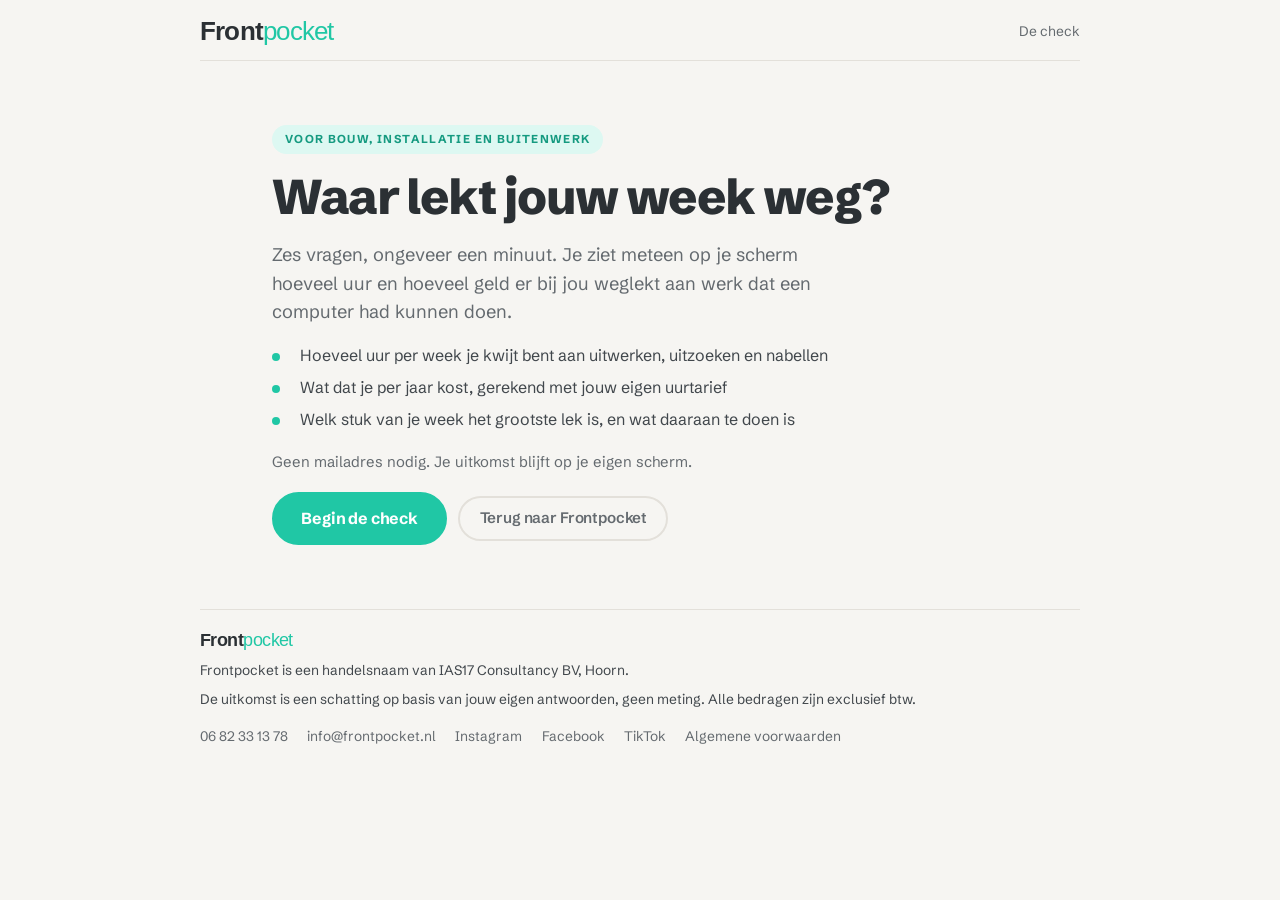
==== commit fd67e740: "voet: Instagram, Facebook en TikTok in de voetlinks Op alle drie de HTML-pagina's toegevoegd, tussen" ====
--- a/check.html
+++ b/check.html
@@ -106,6 +106,9 @@
     <div class="voetlinks">
       <a href="tel:+31682331378">06 82 33 13 78</a>
       <a href="mailto:info@frontpocket.nl">info@frontpocket.nl</a>
+      <a href="https://www.instagram.com/p/DdMGSL2lp5N/?stkn=eTlmaGo1Znp2Znhk" target="_blank" rel="noopener">Instagram</a>
+      <a href="https://www.facebook.com/share/19VtsnrphB/" target="_blank" rel="noopener">Facebook</a>
+      <a href="https://www.tiktok.com/@frontpocket5?_r=1&amp;_t=ZG-99g1tUwCwIT" target="_blank" rel="noopener">TikTok</a>
       <a href="/voorwaarden.html">Algemene voorwaarden</a>
     </div>
   </footer>
